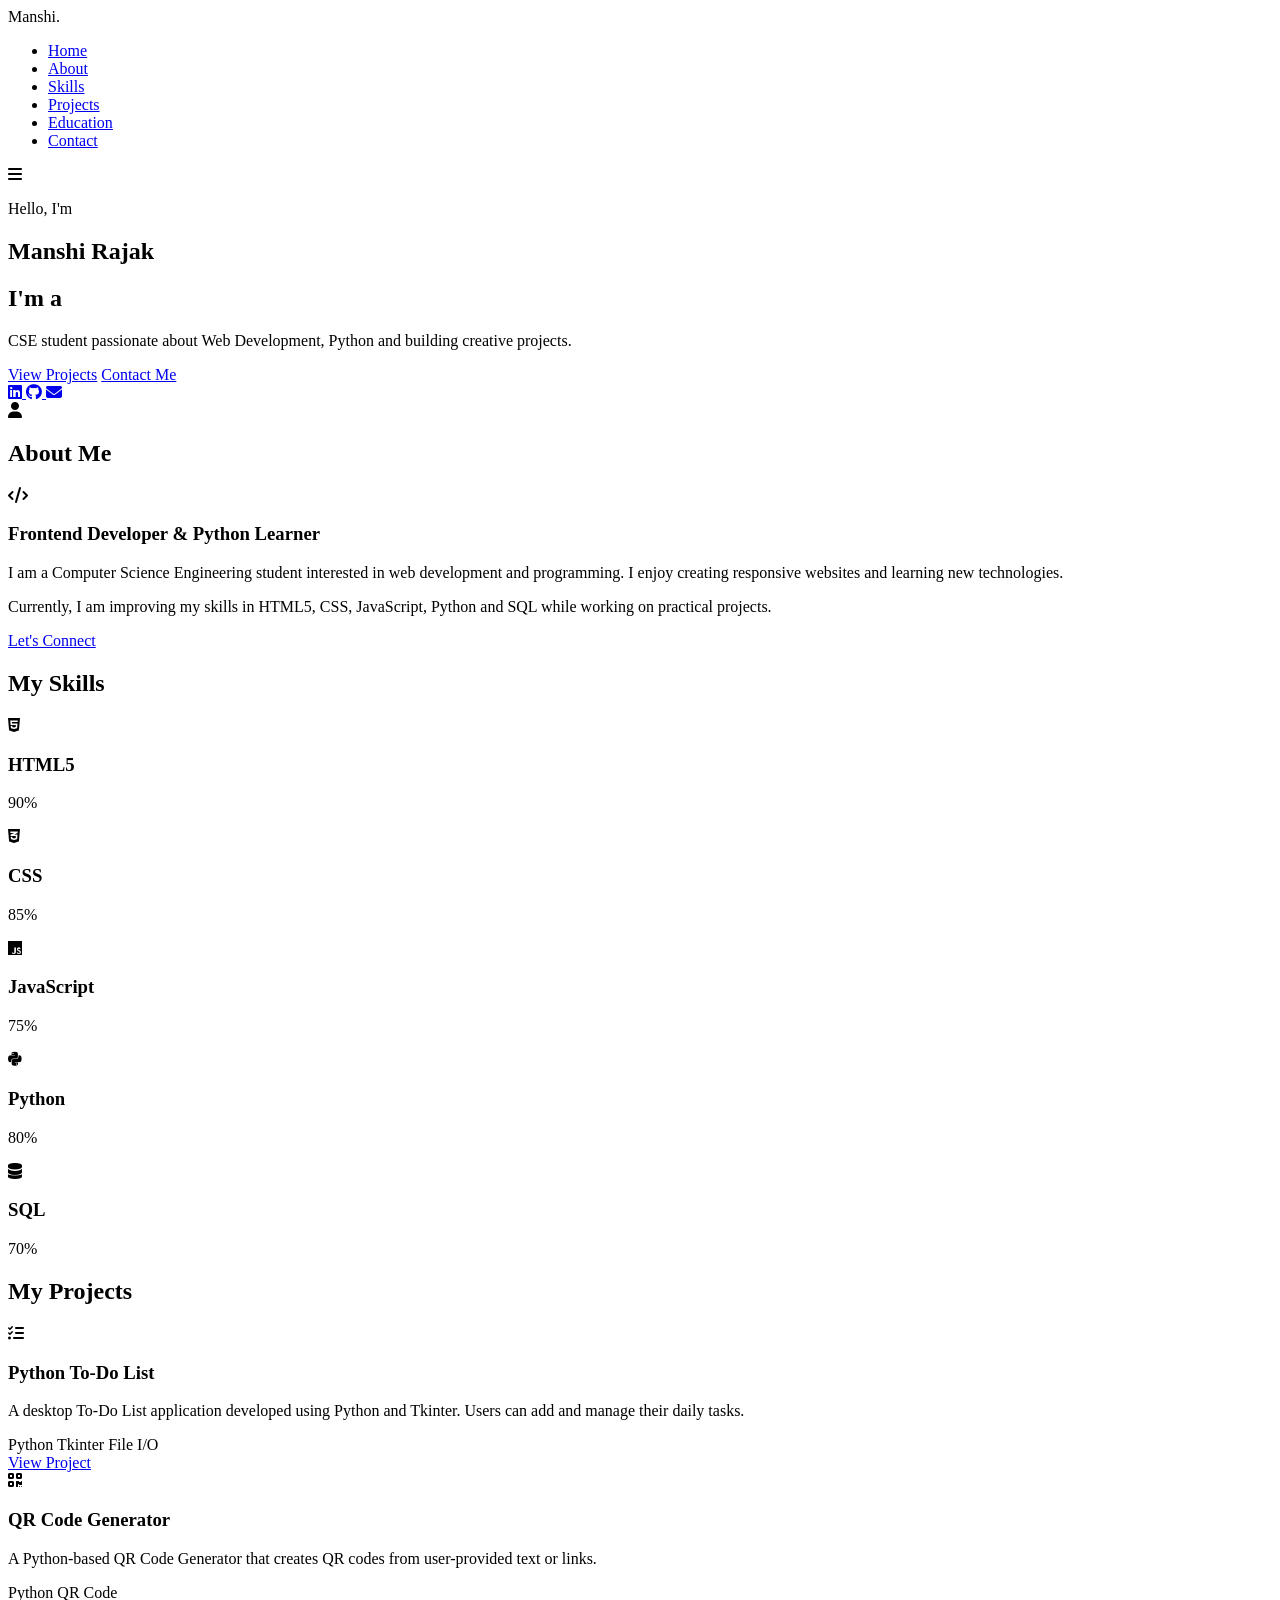
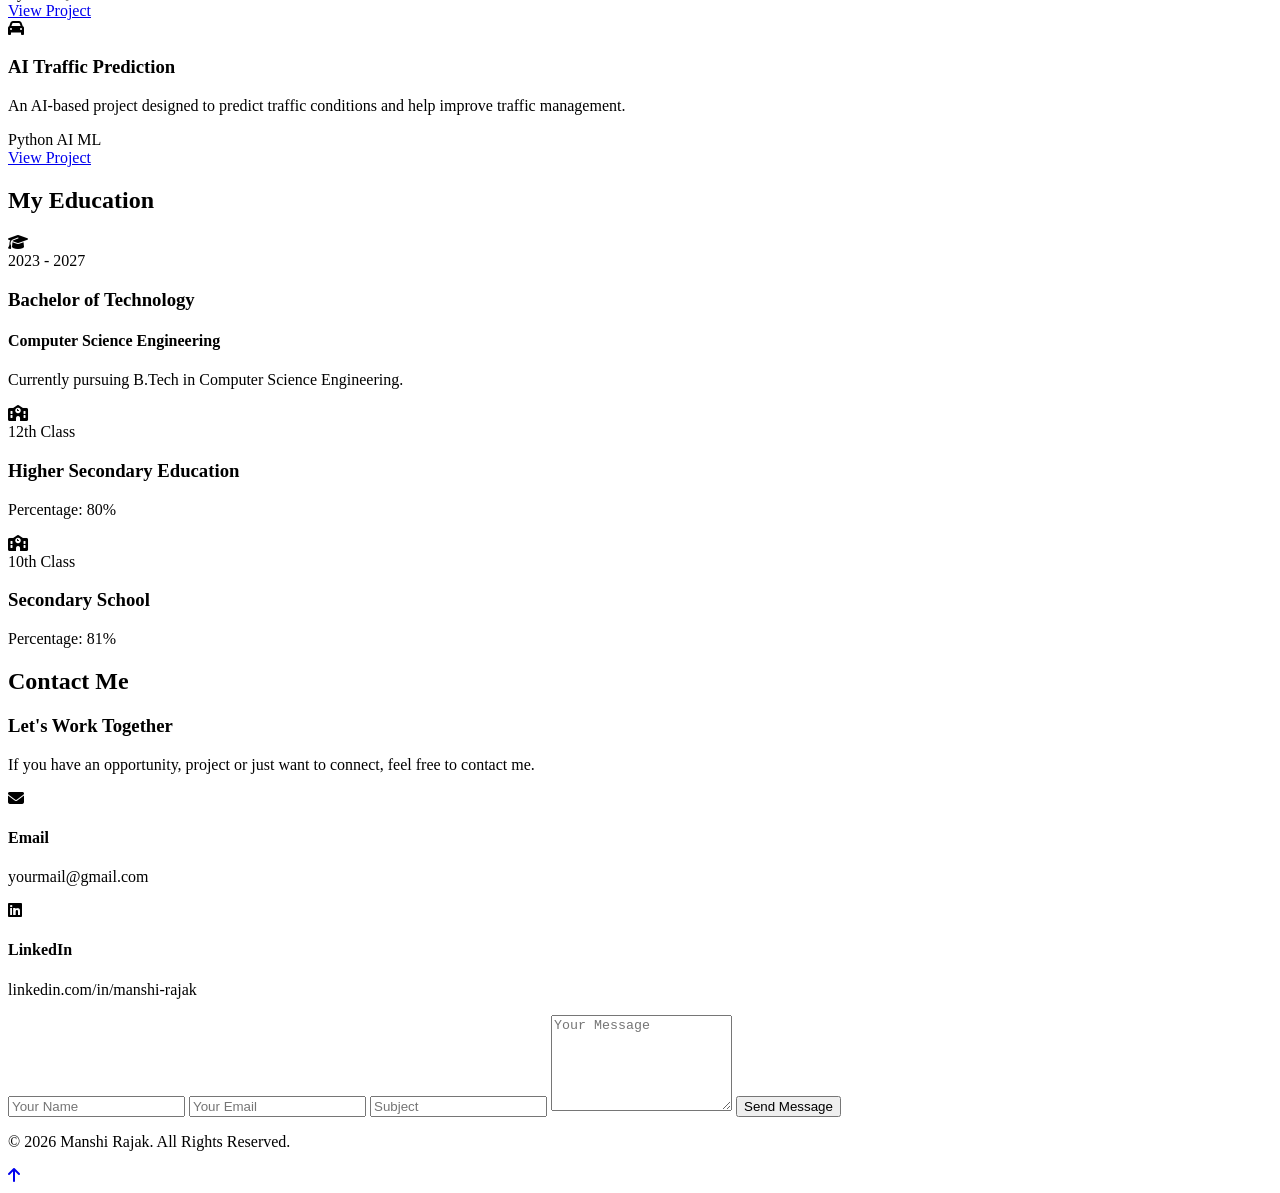
==== index.html @ cab86fc3 "Add files via upload" ====
<!DOCTYPE html>
<html lang="en">
<head>
    <meta charset="UTF-8">
    <meta name="viewport" content="width=device-width, initial-scale=1.0">

    <title>Manshi Rajak | Portfolio</title>

    <link rel="stylesheet" href="style.css">

    <!-- Font Awesome Icons -->
    <link rel="stylesheet"
        href="https://cdnjs.cloudflare.com/ajax/libs/font-awesome/6.5.2/css/all.min.css">
</head>

<body>

    <!-- ===== NAVBAR ===== -->
    <header>
        <nav class="navbar">
            <div class="logo">Manshi<span>.</span></div>

            <ul class="nav-links" id="navLinks">
                <li><a href="#home">Home</a></li>
                <li><a href="#about">About</a></li>
                <li><a href="#skills">Skills</a></li>
                <li><a href="#projects">Projects</a></li>
                <li><a href="#education">Education</a></li>
                <li><a href="#contact">Contact</a></li>
            </ul>

            <div class="menu-btn" id="menuBtn">
                <i class="fas fa-bars"></i>
            </div>
        </nav>
    </header>


    <!-- ===== HOME ===== -->
    <section id="home" class="hero">

        <div class="hero-content">
            <p class="hello">Hello, I'm</p>

            <h1>Manshi <span>Rajak</span></h1>

            <h2>I'm a <span id="typing"></span></h2>

            <p>
                CSE student passionate about Web Development,
                Python and building creative projects.
            </p>

            <div class="hero-buttons">
                <a href="#projects" class="btn">View Projects</a>
                <a href="#contact" class="btn outline">Contact Me</a>
            </div>

            <div class="social-icons">
                <a href="https://www.linkedin.com/in/manshi-rajak" target="_blank">
                    <i class="fab fa-linkedin"></i>
                </a>

                <a href="#" target="_blank">
                    <i class="fab fa-github"></i>
                </a>

                <a href="mailto:yourmail@gmail.com">
                    <i class="fas fa-envelope"></i>
                </a>
            </div>
        </div>

        <div class="hero-image">
            <div class="profile-circle">
                <i class="fas fa-user"></i>
            </div>
        </div>

    </section>


    <!-- ===== ABOUT ===== -->
    <section id="about" class="section">

        <h2 class="section-title">About <span>Me</span></h2>

        <div class="about-container">

            <div class="about-image">
                <div class="about-circle">
                    <i class="fas fa-code"></i>
                </div>
            </div>

            <div class="about-content">

                <h3>Frontend Developer & Python Learner</h3>

                <p>
                    I am a Computer Science Engineering student interested
                    in web development and programming. I enjoy creating
                    responsive websites and learning new technologies.
                </p>

                <p>
                    Currently, I am improving my skills in HTML5, CSS,
                    JavaScript, Python and SQL while working on practical
                    projects.
                </p>

                <a href="#contact" class="btn">Let's Connect</a>

            </div>

        </div>

    </section>


    <!-- ===== SKILLS ===== -->
    <section id="skills" class="section skills-section">

        <h2 class="section-title">My <span>Skills</span></h2>

        <div class="skills-container">

            <div class="skill-card">
                <i class="fab fa-html5"></i>
                <h3>HTML5</h3>
                <div class="progress">
                    <div class="progress-bar" style="width: 90%"></div>
                </div>
                <p>90%</p>
            </div>

            <div class="skill-card">
                <i class="fab fa-css3-alt"></i>
                <h3>CSS</h3>
                <div class="progress">
                    <div class="progress-bar" style="width: 85%"></div>
                </div>
                <p>85%</p>
            </div>

            <div class="skill-card">
                <i class="fab fa-js"></i>
                <h3>JavaScript</h3>
                <div class="progress">
                    <div class="progress-bar" style="width: 75%"></div>
                </div>
                <p>75%</p>
            </div>

            <div class="skill-card">
                <i class="fab fa-python"></i>
                <h3>Python</h3>
                <div class="progress">
                    <div class="progress-bar" style="width: 80%"></div>
                </div>
                <p>80%</p>
            </div>

            <div class="skill-card">
                <i class="fas fa-database"></i>
                <h3>SQL</h3>
                <div class="progress">
                    <div class="progress-bar" style="width: 70%"></div>
                </div>
                <p>70%</p>
            </div>

        </div>

    </section>


    <!-- ===== PROJECTS ===== -->
    <section id="projects" class="section">

        <h2 class="section-title">My <span>Projects</span></h2>

        <div class="projects-container">

            <!-- Project 1 -->
            <div class="project-card">

                <div class="project-icon">
                    <i class="fas fa-list-check"></i>
                </div>

                <h3>Python To-Do List</h3>

                <p>
                    A desktop To-Do List application developed using
                    Python and Tkinter. Users can add and manage
                    their daily tasks.
                </p>

                <div class="project-tech">
                    <span>Python</span>
                    <span>Tkinter</span>
                    <span>File I/O</span>
                </div>

                <a href="#" class="project-btn">View Project</a>

            </div>


            <!-- Project 2 -->
            <div class="project-card">

                <div class="project-icon">
                    <i class="fas fa-qrcode"></i>
                </div>

                <h3>QR Code Generator</h3>

                <p>
                    A Python-based QR Code Generator that creates
                    QR codes from user-provided text or links.
                </p>

                <div class="project-tech">
                    <span>Python</span>
                    <span>QR Code</span>
                </div>

                <a href="#" class="project-btn">View Project</a>

            </div>


            <!-- Project 3 -->
            <div class="project-card">

                <div class="project-icon">
                    <i class="fas fa-car"></i>
                </div>

                <h3>AI Traffic Prediction</h3>

                <p>
                    An AI-based project designed to predict traffic
                    conditions and help improve traffic management.
                </p>

                <div class="project-tech">
                    <span>Python</span>
                    <span>AI</span>
                    <span>ML</span>
                </div>

                <a href="#" class="project-btn">View Project</a>

            </div>

        </div>

    </section>


    <!-- ===== EDUCATION ===== -->
    <section id="education" class="section education-section">

        <h2 class="section-title">My <span>Education</span></h2>

        <div class="education-container">

            <div class="education-card">

                <div class="education-icon">
                    <i class="fas fa-graduation-cap"></i>
                </div>

                <div>
                    <span>2023 - 2027</span>

                    <h3>Bachelor of Technology</h3>

                    <h4>Computer Science Engineering</h4>

                    <p>
                        Currently pursuing B.Tech in Computer Science
                        Engineering.
                    </p>
                </div>

            </div>


            <div class="education-card">

                <div class="education-icon">
                    <i class="fas fa-school"></i>
                </div>

                <div>
                    <span>12th Class</span>

                    <h3>Higher Secondary Education</h3>

                    <p>
                        Percentage: 80%
                    </p>
                </div>

            </div>


            <div class="education-card">

                <div class="education-icon">
                    <i class="fas fa-school"></i>
                </div>

                <div>
                    <span>10th Class</span>

                    <h3>Secondary School</h3>

                    <p>
                        Percentage: 81%
                    </p>
                </div>

            </div>

        </div>

    </section>


    <!-- ===== CONTACT ===== -->
    <section id="contact" class="section">

        <h2 class="section-title">Contact <span>Me</span></h2>

        <div class="contact-container">

            <div class="contact-info">

                <h3>Let's Work Together</h3>

                <p>
                    If you have an opportunity, project or just want
                    to connect, feel free to contact me.
                </p>

                <div class="contact-item">
                    <i class="fas fa-envelope"></i>
                    <div>
                        <h4>Email</h4>
                        <p>yourmail@gmail.com</p>
                    </div>
                </div>

                <div class="contact-item">
                    <i class="fab fa-linkedin"></i>
                    <div>
                        <h4>LinkedIn</h4>
                        <p>linkedin.com/in/manshi-rajak</p>
                    </div>
                </div>

            </div>


            <form id="contactForm">

                <input type="text" id="name"
                    placeholder="Your Name" required>

                <input type="email" id="email"
                    placeholder="Your Email" required>

                <input type="text" id="subject"
                    placeholder="Subject" required>

                <textarea id="message"
                    placeholder="Your Message"
                    rows="6" required></textarea>

                <button type="submit" class="btn">
                    Send Message
                </button>

            </form>

        </div>

    </section>


    <!-- ===== FOOTER ===== -->
    <footer>

        <p>
            © 2026 Manshi Rajak. All Rights Reserved.
        </p>

        <a href="#home">
            <i class="fas fa-arrow-up"></i>
        </a>

    </footer>


    <script src="script.js"></script>

</body>
</html>
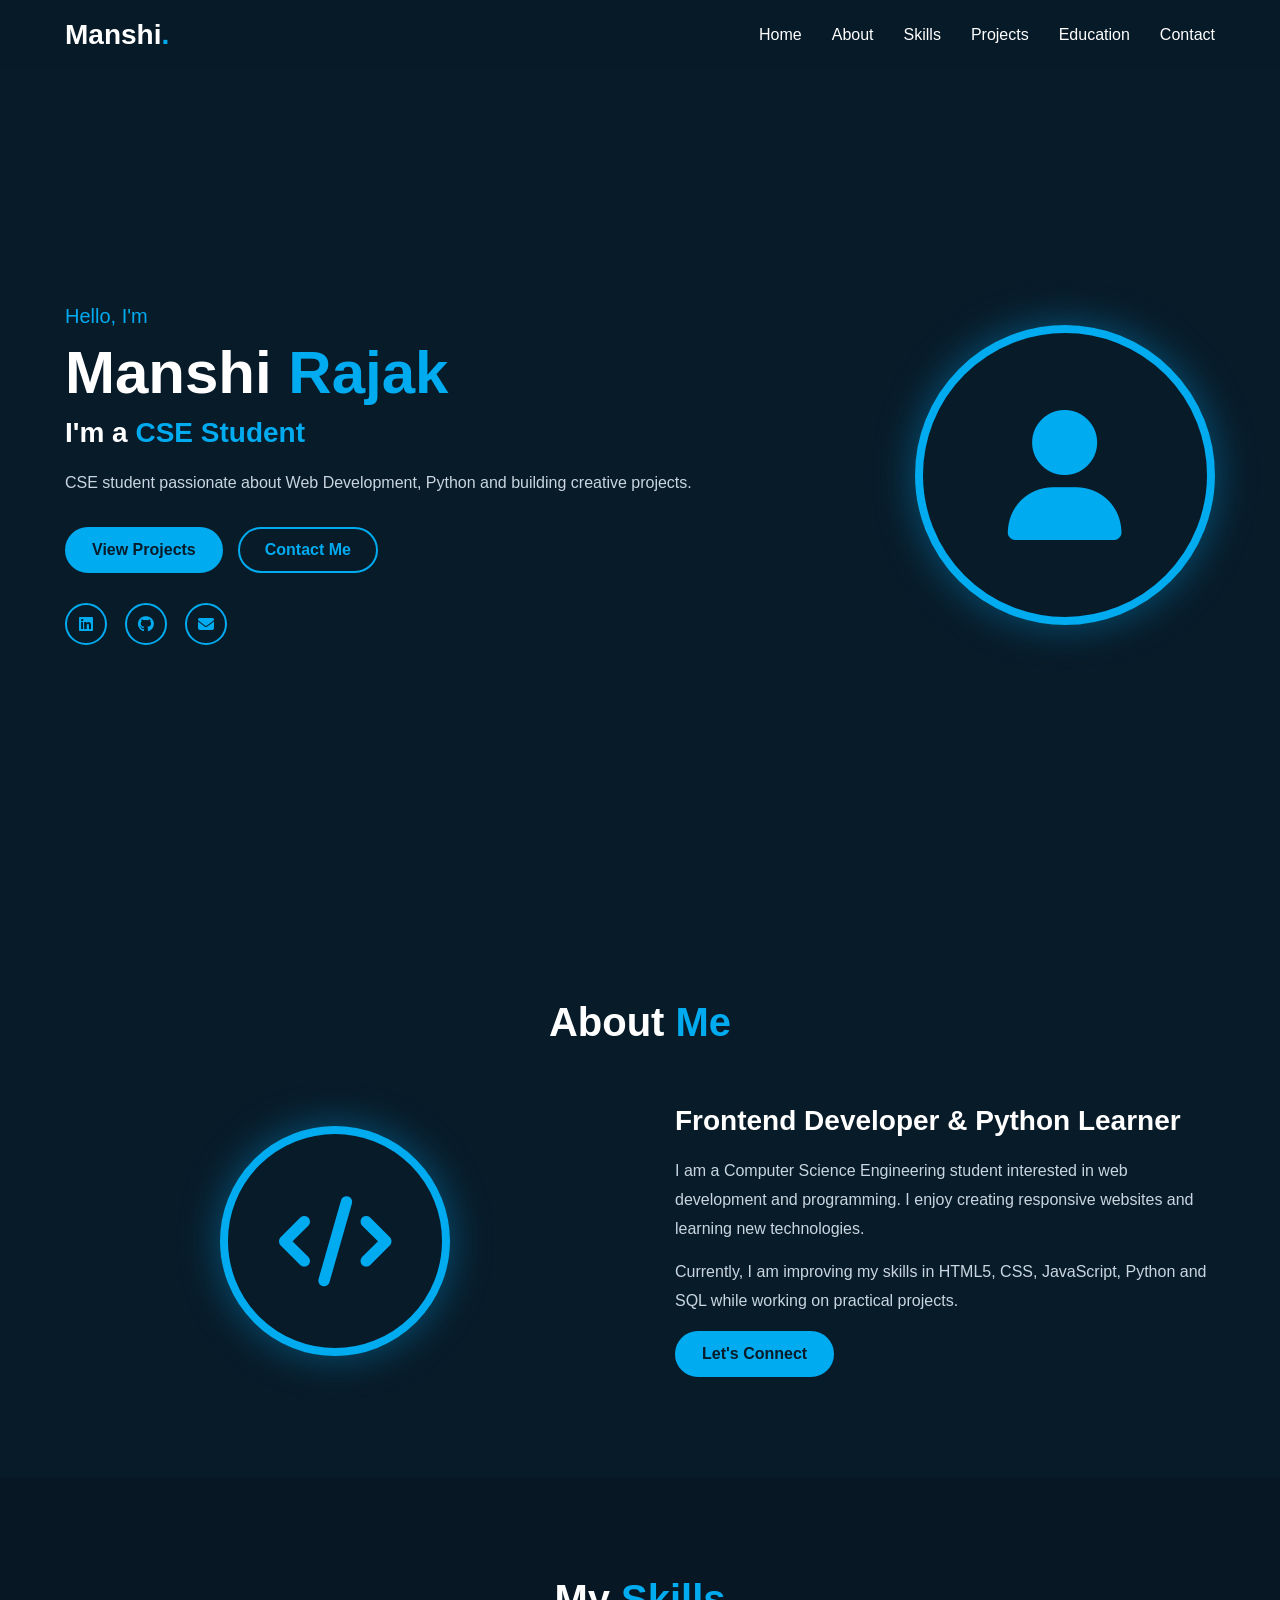
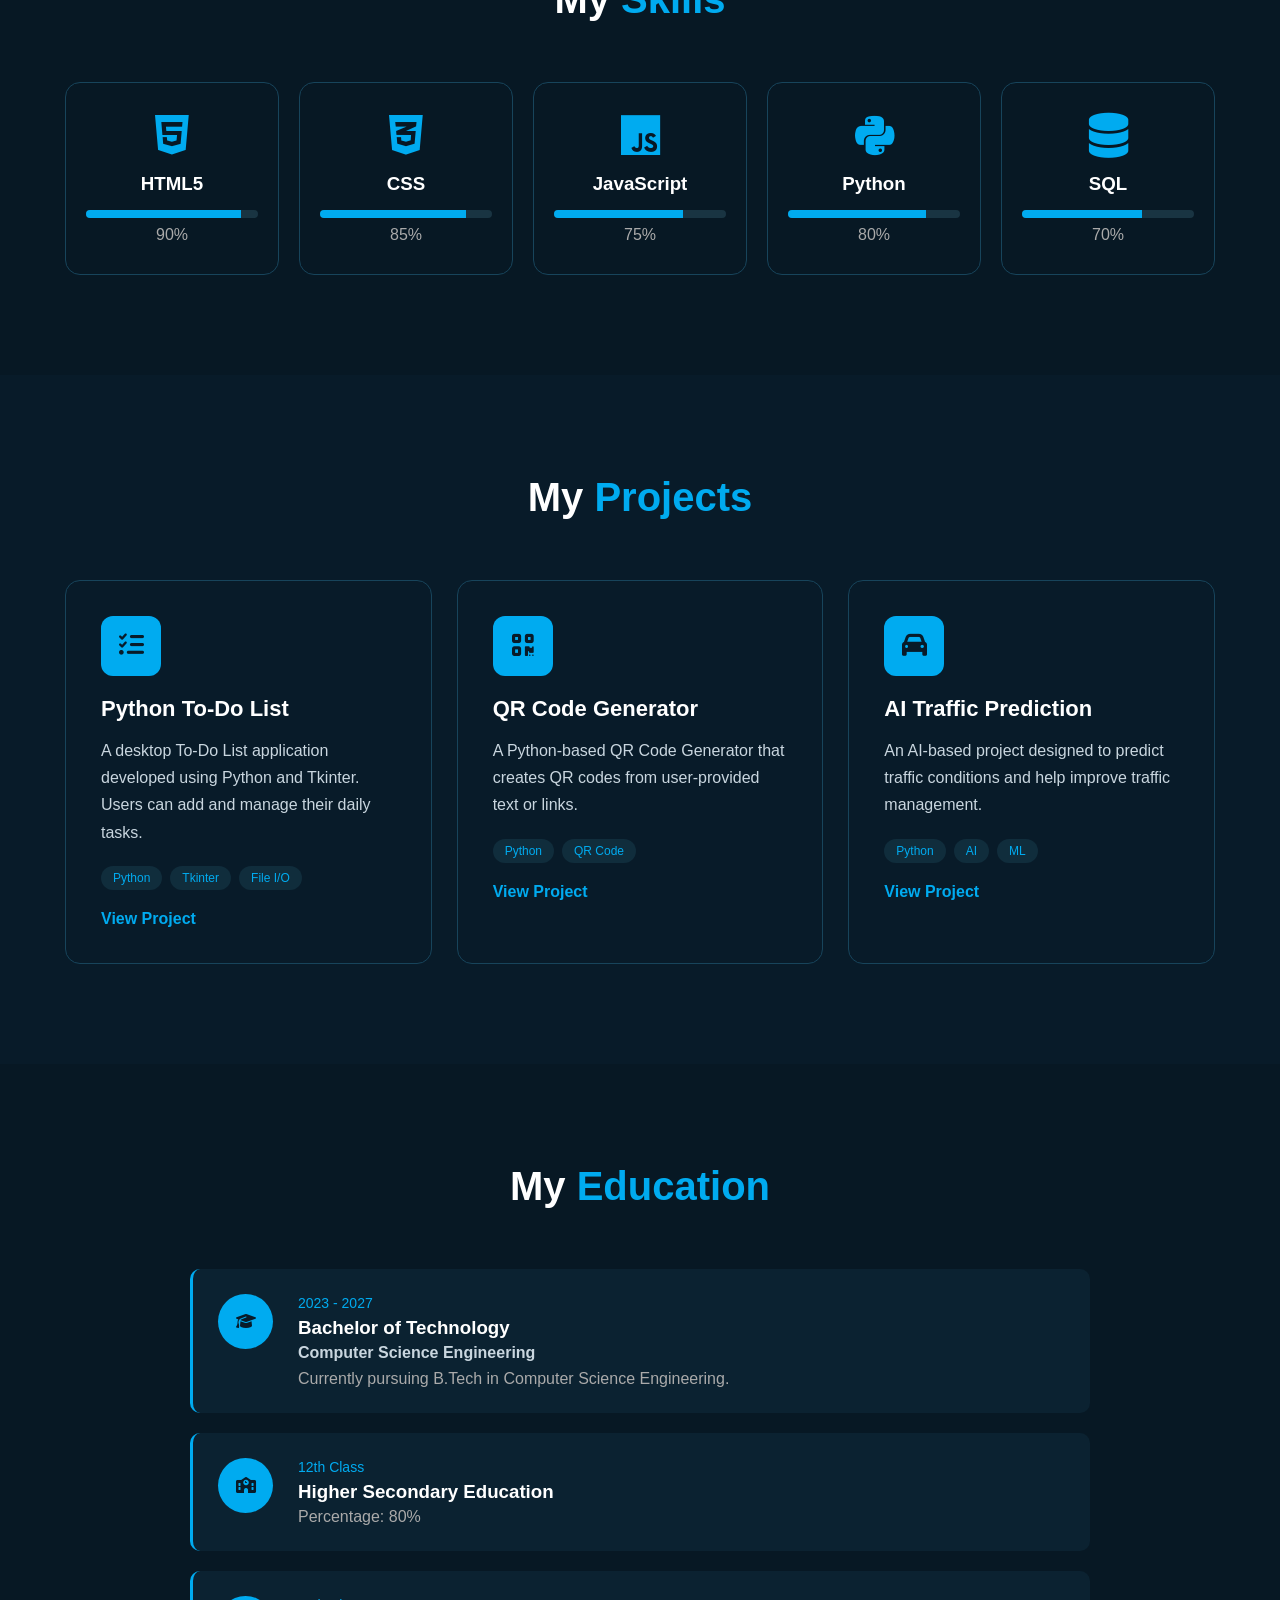
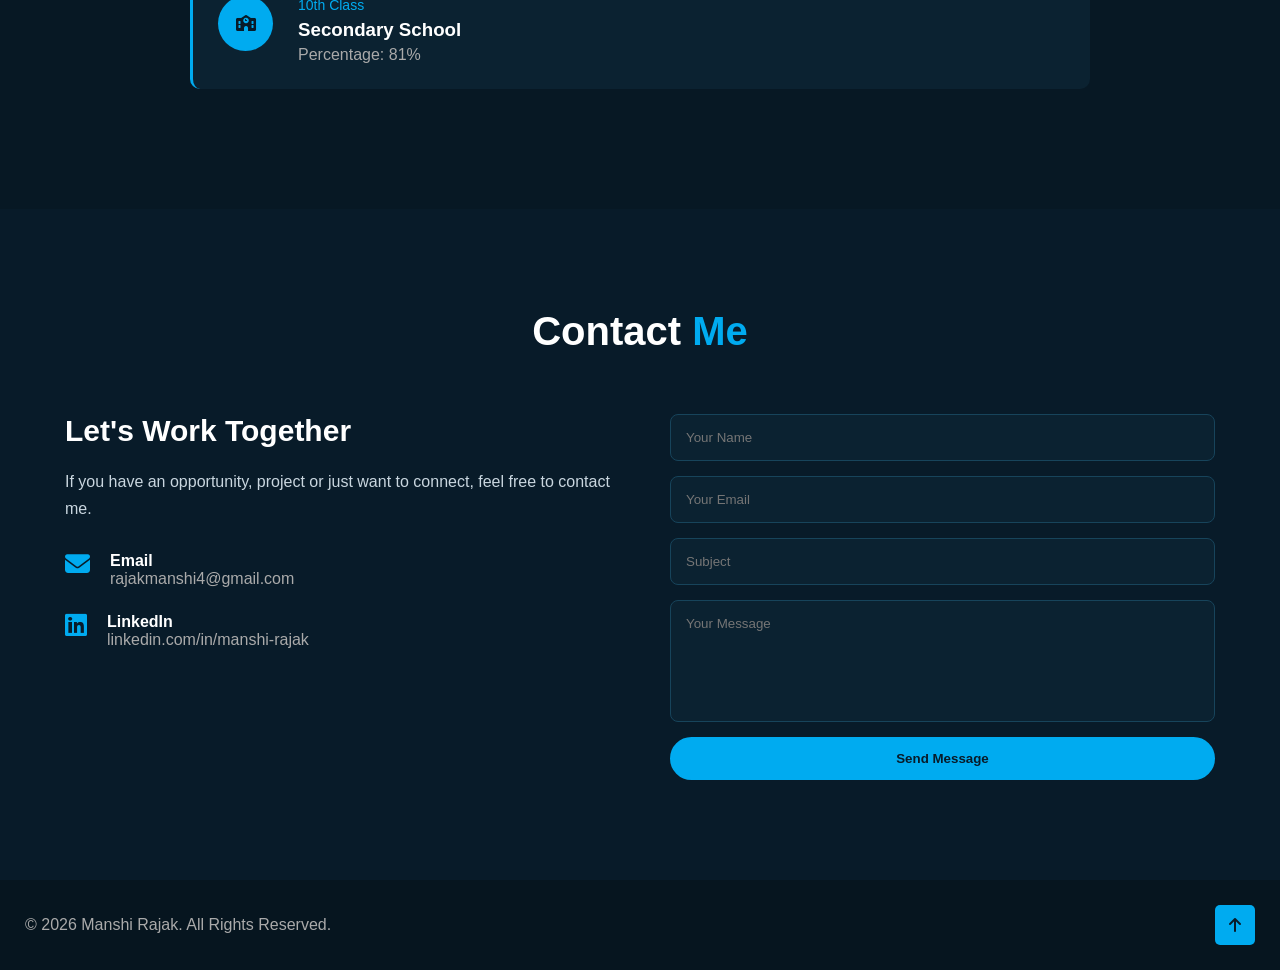
==== commit e572faba: "Update email address in index.html" ====
--- a/index.html
+++ b/index.html
@@ -1,413 +1,413 @@
-<!DOCTYPE html>
-<html lang="en">
-<head>
-    <meta charset="UTF-8">
-    <meta name="viewport" content="width=device-width, initial-scale=1.0">
-
-    <title>Manshi Rajak | Portfolio</title>
-
-    <link rel="stylesheet" href="style.css">
-
-    <!-- Font Awesome Icons -->
-    <link rel="stylesheet"
-        href="https://cdnjs.cloudflare.com/ajax/libs/font-awesome/6.5.2/css/all.min.css">
-</head>
-
-<body>
-
-    <!-- ===== NAVBAR ===== -->
-    <header>
-        <nav class="navbar">
-            <div class="logo">Manshi<span>.</span></div>
-
-            <ul class="nav-links" id="navLinks">
-                <li><a href="#home">Home</a></li>
-                <li><a href="#about">About</a></li>
-                <li><a href="#skills">Skills</a></li>
-                <li><a href="#projects">Projects</a></li>
-                <li><a href="#education">Education</a></li>
-                <li><a href="#contact">Contact</a></li>
-            </ul>
-
-            <div class="menu-btn" id="menuBtn">
-                <i class="fas fa-bars"></i>
-            </div>
-        </nav>
-    </header>
-
-
-    <!-- ===== HOME ===== -->
-    <section id="home" class="hero">
-
-        <div class="hero-content">
-            <p class="hello">Hello, I'm</p>
-
-            <h1>Manshi <span>Rajak</span></h1>
-
-            <h2>I'm a <span id="typing"></span></h2>
-
-            <p>
-                CSE student passionate about Web Development,
-                Python and building creative projects.
-            </p>
-
-            <div class="hero-buttons">
-                <a href="#projects" class="btn">View Projects</a>
-                <a href="#contact" class="btn outline">Contact Me</a>
-            </div>
-
-            <div class="social-icons">
-                <a href="https://www.linkedin.com/in/manshi-rajak" target="_blank">
-                    <i class="fab fa-linkedin"></i>
-                </a>
-
-                <a href="#" target="_blank">
-                    <i class="fab fa-github"></i>
-                </a>
-
-                <a href="mailto:yourmail@gmail.com">
-                    <i class="fas fa-envelope"></i>
-                </a>
-            </div>
-        </div>
-
-        <div class="hero-image">
-            <div class="profile-circle">
-                <i class="fas fa-user"></i>
-            </div>
-        </div>
-
-    </section>
-
-
-    <!-- ===== ABOUT ===== -->
-    <section id="about" class="section">
-
-        <h2 class="section-title">About <span>Me</span></h2>
-
-        <div class="about-container">
-
-            <div class="about-image">
-                <div class="about-circle">
-                    <i class="fas fa-code"></i>
-                </div>
-            </div>
-
-            <div class="about-content">
-
-                <h3>Frontend Developer & Python Learner</h3>
-
-                <p>
-                    I am a Computer Science Engineering student interested
-                    in web development and programming. I enjoy creating
-                    responsive websites and learning new technologies.
-                </p>
-
-                <p>
-                    Currently, I am improving my skills in HTML5, CSS,
-                    JavaScript, Python and SQL while working on practical
-                    projects.
-                </p>
-
-                <a href="#contact" class="btn">Let's Connect</a>
-
-            </div>
-
-        </div>
-
-    </section>
-
-
-    <!-- ===== SKILLS ===== -->
-    <section id="skills" class="section skills-section">
-
-        <h2 class="section-title">My <span>Skills</span></h2>
-
-        <div class="skills-container">
-
-            <div class="skill-card">
-                <i class="fab fa-html5"></i>
-                <h3>HTML5</h3>
-                <div class="progress">
-                    <div class="progress-bar" style="width: 90%"></div>
-                </div>
-                <p>90%</p>
-            </div>
-
-            <div class="skill-card">
-                <i class="fab fa-css3-alt"></i>
-                <h3>CSS</h3>
-                <div class="progress">
-                    <div class="progress-bar" style="width: 85%"></div>
-                </div>
-                <p>85%</p>
-            </div>
-
-            <div class="skill-card">
-                <i class="fab fa-js"></i>
-                <h3>JavaScript</h3>
-                <div class="progress">
-                    <div class="progress-bar" style="width: 75%"></div>
-                </div>
-                <p>75%</p>
-            </div>
-
-            <div class="skill-card">
-                <i class="fab fa-python"></i>
-                <h3>Python</h3>
-                <div class="progress">
-                    <div class="progress-bar" style="width: 80%"></div>
-                </div>
-                <p>80%</p>
-            </div>
-
-            <div class="skill-card">
-                <i class="fas fa-database"></i>
-                <h3>SQL</h3>
-                <div class="progress">
-                    <div class="progress-bar" style="width: 70%"></div>
-                </div>
-                <p>70%</p>
-            </div>
-
-        </div>
-
-    </section>
-
-
-    <!-- ===== PROJECTS ===== -->
-    <section id="projects" class="section">
-
-        <h2 class="section-title">My <span>Projects</span></h2>
-
-        <div class="projects-container">
-
-            <!-- Project 1 -->
-            <div class="project-card">
-
-                <div class="project-icon">
-                    <i class="fas fa-list-check"></i>
-                </div>
-
-                <h3>Python To-Do List</h3>
-
-                <p>
-                    A desktop To-Do List application developed using
-                    Python and Tkinter. Users can add and manage
-                    their daily tasks.
-                </p>
-
-                <div class="project-tech">
-                    <span>Python</span>
-                    <span>Tkinter</span>
-                    <span>File I/O</span>
-                </div>
-
-                <a href="#" class="project-btn">View Project</a>
-
-            </div>
-
-
-            <!-- Project 2 -->
-            <div class="project-card">
-
-                <div class="project-icon">
-                    <i class="fas fa-qrcode"></i>
-                </div>
-
-                <h3>QR Code Generator</h3>
-
-                <p>
-                    A Python-based QR Code Generator that creates
-                    QR codes from user-provided text or links.
-                </p>
-
-                <div class="project-tech">
-                    <span>Python</span>
-                    <span>QR Code</span>
-                </div>
-
-                <a href="#" class="project-btn">View Project</a>
-
-            </div>
-
-
-            <!-- Project 3 -->
-            <div class="project-card">
-
-                <div class="project-icon">
-                    <i class="fas fa-car"></i>
-                </div>
-
-                <h3>AI Traffic Prediction</h3>
-
-                <p>
-                    An AI-based project designed to predict traffic
-                    conditions and help improve traffic management.
-                </p>
-
-                <div class="project-tech">
-                    <span>Python</span>
-                    <span>AI</span>
-                    <span>ML</span>
-                </div>
-
-                <a href="#" class="project-btn">View Project</a>
-
-            </div>
-
-        </div>
-
-    </section>
-
-
-    <!-- ===== EDUCATION ===== -->
-    <section id="education" class="section education-section">
-
-        <h2 class="section-title">My <span>Education</span></h2>
-
-        <div class="education-container">
-
-            <div class="education-card">
-
-                <div class="education-icon">
-                    <i class="fas fa-graduation-cap"></i>
-                </div>
-
-                <div>
-                    <span>2023 - 2027</span>
-
-                    <h3>Bachelor of Technology</h3>
-
-                    <h4>Computer Science Engineering</h4>
-
-                    <p>
-                        Currently pursuing B.Tech in Computer Science
-                        Engineering.
-                    </p>
-                </div>
-
-            </div>
-
-
-            <div class="education-card">
-
-                <div class="education-icon">
-                    <i class="fas fa-school"></i>
-                </div>
-
-                <div>
-                    <span>12th Class</span>
-
-                    <h3>Higher Secondary Education</h3>
-
-                    <p>
-                        Percentage: 80%
-                    </p>
-                </div>
-
-            </div>
-
-
-            <div class="education-card">
-
-                <div class="education-icon">
-                    <i class="fas fa-school"></i>
-                </div>
-
-                <div>
-                    <span>10th Class</span>
-
-                    <h3>Secondary School</h3>
-
-                    <p>
-                        Percentage: 81%
-                    </p>
-                </div>
-
-            </div>
-
-        </div>
-
-    </section>
-
-
-    <!-- ===== CONTACT ===== -->
-    <section id="contact" class="section">
-
-        <h2 class="section-title">Contact <span>Me</span></h2>
-
-        <div class="contact-container">
-
-            <div class="contact-info">
-
-                <h3>Let's Work Together</h3>
-
-                <p>
-                    If you have an opportunity, project or just want
-                    to connect, feel free to contact me.
-                </p>
-
-                <div class="contact-item">
-                    <i class="fas fa-envelope"></i>
-                    <div>
-                        <h4>Email</h4>
-                        <p>yourmail@gmail.com</p>
-                    </div>
-                </div>
-
-                <div class="contact-item">
-                    <i class="fab fa-linkedin"></i>
-                    <div>
-                        <h4>LinkedIn</h4>
-                        <p>linkedin.com/in/manshi-rajak</p>
-                    </div>
-                </div>
-
-            </div>
-
-
-            <form id="contactForm">
-
-                <input type="text" id="name"
-                    placeholder="Your Name" required>
-
-                <input type="email" id="email"
-                    placeholder="Your Email" required>
-
-                <input type="text" id="subject"
-                    placeholder="Subject" required>
-
-                <textarea id="message"
-                    placeholder="Your Message"
-                    rows="6" required></textarea>
-
-                <button type="submit" class="btn">
-                    Send Message
-                </button>
-
-            </form>
-
-        </div>
-
-    </section>
-
-
-    <!-- ===== FOOTER ===== -->
-    <footer>
-
-        <p>
-            © 2026 Manshi Rajak. All Rights Reserved.
-        </p>
-
-        <a href="#home">
-            <i class="fas fa-arrow-up"></i>
-        </a>
-
-    </footer>
-
-
-    <script src="script.js"></script>
-
-</body>
-</html>+<!DOCTYPE html>
+<html lang="en">
+<head>
+    <meta charset="UTF-8">
+    <meta name="viewport" content="width=device-width, initial-scale=1.0">
+
+    <title>Manshi Rajak | Portfolio</title>
+
+    <link rel="stylesheet" href="style.css">
+
+    <!-- Font Awesome Icons -->
+    <link rel="stylesheet"
+        href="https://cdnjs.cloudflare.com/ajax/libs/font-awesome/6.5.2/css/all.min.css">
+</head>
+
+<body>
+
+    <!-- ===== NAVBAR ===== -->
+    <header>
+        <nav class="navbar">
+            <div class="logo">Manshi<span>.</span></div>
+
+            <ul class="nav-links" id="navLinks">
+                <li><a href="#home">Home</a></li>
+                <li><a href="#about">About</a></li>
+                <li><a href="#skills">Skills</a></li>
+                <li><a href="#projects">Projects</a></li>
+                <li><a href="#education">Education</a></li>
+                <li><a href="#contact">Contact</a></li>
+            </ul>
+
+            <div class="menu-btn" id="menuBtn">
+                <i class="fas fa-bars"></i>
+            </div>
+        </nav>
+    </header>
+
+
+    <!-- ===== HOME ===== -->
+    <section id="home" class="hero">
+
+        <div class="hero-content">
+            <p class="hello">Hello, I'm</p>
+
+            <h1>Manshi <span>Rajak</span></h1>
+
+            <h2>I'm a <span id="typing"></span></h2>
+
+            <p>
+                CSE student passionate about Web Development,
+                Python and building creative projects.
+            </p>
+
+            <div class="hero-buttons">
+                <a href="#projects" class="btn">View Projects</a>
+                <a href="#contact" class="btn outline">Contact Me</a>
+            </div>
+
+            <div class="social-icons">
+                <a href="https://www.linkedin.com/in/manshi-rajak" target="_blank">
+                    <i class="fab fa-linkedin"></i>
+                </a>
+
+                <a href="#" target="_blank">
+                    <i class="fab fa-github"></i>
+                </a>
+
+                <a href="mailto:rajakmanshi4l@gmail.com">
+                    <i class="fas fa-envelope"></i>
+                </a>
+            </div>
+        </div>
+
+        <div class="hero-image">
+            <div class="profile-circle">
+                <i class="fas fa-user"></i>
+            </div>
+        </div>
+
+    </section>
+
+
+    <!-- ===== ABOUT ===== -->
+    <section id="about" class="section">
+
+        <h2 class="section-title">About <span>Me</span></h2>
+
+        <div class="about-container">
+
+            <div class="about-image">
+                <div class="about-circle">
+                    <i class="fas fa-code"></i>
+                </div>
+            </div>
+
+            <div class="about-content">
+
+                <h3>Frontend Developer & Python Learner</h3>
+
+                <p>
+                    I am a Computer Science Engineering student interested
+                    in web development and programming. I enjoy creating
+                    responsive websites and learning new technologies.
+                </p>
+
+                <p>
+                    Currently, I am improving my skills in HTML5, CSS,
+                    JavaScript, Python and SQL while working on practical
+                    projects.
+                </p>
+
+                <a href="#contact" class="btn">Let's Connect</a>
+
+            </div>
+
+        </div>
+
+    </section>
+
+
+    <!-- ===== SKILLS ===== -->
+    <section id="skills" class="section skills-section">
+
+        <h2 class="section-title">My <span>Skills</span></h2>
+
+        <div class="skills-container">
+
+            <div class="skill-card">
+                <i class="fab fa-html5"></i>
+                <h3>HTML5</h3>
+                <div class="progress">
+                    <div class="progress-bar" style="width: 90%"></div>
+                </div>
+                <p>90%</p>
+            </div>
+
+            <div class="skill-card">
+                <i class="fab fa-css3-alt"></i>
+                <h3>CSS</h3>
+                <div class="progress">
+                    <div class="progress-bar" style="width: 85%"></div>
+                </div>
+                <p>85%</p>
+            </div>
+
+            <div class="skill-card">
+                <i class="fab fa-js"></i>
+                <h3>JavaScript</h3>
+                <div class="progress">
+                    <div class="progress-bar" style="width: 75%"></div>
+                </div>
+                <p>75%</p>
+            </div>
+
+            <div class="skill-card">
+                <i class="fab fa-python"></i>
+                <h3>Python</h3>
+                <div class="progress">
+                    <div class="progress-bar" style="width: 80%"></div>
+                </div>
+                <p>80%</p>
+            </div>
+
+            <div class="skill-card">
+                <i class="fas fa-database"></i>
+                <h3>SQL</h3>
+                <div class="progress">
+                    <div class="progress-bar" style="width: 70%"></div>
+                </div>
+                <p>70%</p>
+            </div>
+
+        </div>
+
+    </section>
+
+
+    <!-- ===== PROJECTS ===== -->
+    <section id="projects" class="section">
+
+        <h2 class="section-title">My <span>Projects</span></h2>
+
+        <div class="projects-container">
+
+            <!-- Project 1 -->
+            <div class="project-card">
+
+                <div class="project-icon">
+                    <i class="fas fa-list-check"></i>
+                </div>
+
+                <h3>Python To-Do List</h3>
+
+                <p>
+                    A desktop To-Do List application developed using
+                    Python and Tkinter. Users can add and manage
+                    their daily tasks.
+                </p>
+
+                <div class="project-tech">
+                    <span>Python</span>
+                    <span>Tkinter</span>
+                    <span>File I/O</span>
+                </div>
+
+                <a href="#" class="project-btn">View Project</a>
+
+            </div>
+
+
+            <!-- Project 2 -->
+            <div class="project-card">
+
+                <div class="project-icon">
+                    <i class="fas fa-qrcode"></i>
+                </div>
+
+                <h3>QR Code Generator</h3>
+
+                <p>
+                    A Python-based QR Code Generator that creates
+                    QR codes from user-provided text or links.
+                </p>
+
+                <div class="project-tech">
+                    <span>Python</span>
+                    <span>QR Code</span>
+                </div>
+
+                <a href="#" class="project-btn">View Project</a>
+
+            </div>
+
+
+            <!-- Project 3 -->
+            <div class="project-card">
+
+                <div class="project-icon">
+                    <i class="fas fa-car"></i>
+                </div>
+
+                <h3>AI Traffic Prediction</h3>
+
+                <p>
+                    An AI-based project designed to predict traffic
+                    conditions and help improve traffic management.
+                </p>
+
+                <div class="project-tech">
+                    <span>Python</span>
+                    <span>AI</span>
+                    <span>ML</span>
+                </div>
+
+                <a href="#" class="project-btn">View Project</a>
+
+            </div>
+
+        </div>
+
+    </section>
+
+
+    <!-- ===== EDUCATION ===== -->
+    <section id="education" class="section education-section">
+
+        <h2 class="section-title">My <span>Education</span></h2>
+
+        <div class="education-container">
+
+            <div class="education-card">
+
+                <div class="education-icon">
+                    <i class="fas fa-graduation-cap"></i>
+                </div>
+
+                <div>
+                    <span>2023 - 2027</span>
+
+                    <h3>Bachelor of Technology</h3>
+
+                    <h4>Computer Science Engineering</h4>
+
+                    <p>
+                        Currently pursuing B.Tech in Computer Science
+                        Engineering.
+                    </p>
+                </div>
+
+            </div>
+
+
+            <div class="education-card">
+
+                <div class="education-icon">
+                    <i class="fas fa-school"></i>
+                </div>
+
+                <div>
+                    <span>12th Class</span>
+
+                    <h3>Higher Secondary Education</h3>
+
+                    <p>
+                        Percentage: 80%
+                    </p>
+                </div>
+
+            </div>
+
+
+            <div class="education-card">
+
+                <div class="education-icon">
+                    <i class="fas fa-school"></i>
+                </div>
+
+                <div>
+                    <span>10th Class</span>
+
+                    <h3>Secondary School</h3>
+
+                    <p>
+                        Percentage: 81%
+                    </p>
+                </div>
+
+            </div>
+
+        </div>
+
+    </section>
+
+
+    <!-- ===== CONTACT ===== -->
+    <section id="contact" class="section">
+
+        <h2 class="section-title">Contact <span>Me</span></h2>
+
+        <div class="contact-container">
+
+            <div class="contact-info">
+
+                <h3>Let's Work Together</h3>
+
+                <p>
+                    If you have an opportunity, project or just want
+                    to connect, feel free to contact me.
+                </p>
+
+                <div class="contact-item">
+                    <i class="fas fa-envelope"></i>
+                    <div>
+                        <h4>Email</h4>
+                        <p>rajakmanshi4@gmail.com</p>
+                    </div>
+                </div>
+
+                <div class="contact-item">
+                    <i class="fab fa-linkedin"></i>
+                    <div>
+                        <h4>LinkedIn</h4>
+                        <p>linkedin.com/in/manshi-rajak</p>
+                    </div>
+                </div>
+
+            </div>
+
+
+            <form id="contactForm">
+
+                <input type="text" id="name"
+                    placeholder="Your Name" required>
+
+                <input type="email" id="email"
+                    placeholder="Your Email" required>
+
+                <input type="text" id="subject"
+                    placeholder="Subject" required>
+
+                <textarea id="message"
+                    placeholder="Your Message"
+                    rows="6" required></textarea>
+
+                <button type="submit" class="btn">
+                    Send Message
+                </button>
+
+            </form>
+
+        </div>
+
+    </section>
+
+
+    <!-- ===== FOOTER ===== -->
+    <footer>
+
+        <p>
+            © 2026 Manshi Rajak. All Rights Reserved.
+        </p>
+
+        <a href="#home">
+            <i class="fas fa-arrow-up"></i>
+        </a>
+
+    </footer>
+
+
+    <script src="script.js"></script>
+
+</body>
+</html>
--- a/style.css
+++ b/style.css
@@ -0,0 +1,591 @@
+@import url('https://fonts.googleapis.com/css2?family=Poppins:wght@300;400;500;600;700&display=swap');
+
+* {
+    margin: 0;
+    padding: 0;
+    box-sizing: border-box;
+    scroll-behavior: smooth;
+}
+
+body {
+    font-family: 'Poppins', sans-serif;
+    background: #081b29;
+    color: #fff;
+}
+
+header {
+    position: fixed;
+    top: 0;
+    width: 100%;
+    z-index: 1000;
+    background: rgba(8, 27, 41, 0.95);
+}
+
+.navbar {
+    max-width: 1200px;
+    margin: auto;
+    height: 70px;
+    display: flex;
+    align-items: center;
+    justify-content: space-between;
+    padding: 0 25px;
+}
+
+.logo {
+    font-size: 28px;
+    font-weight: 700;
+}
+
+.logo span,
+.hero h1 span,
+.hero h2 span,
+.section-title span {
+    color: #00abf0;
+}
+
+.nav-links {
+    display: flex;
+    list-style: none;
+    gap: 30px;
+}
+
+.nav-links a {
+    color: white;
+    text-decoration: none;
+    font-weight: 500;
+    transition: 0.3s;
+}
+
+.nav-links a:hover {
+    color: #00abf0;
+}
+
+.menu-btn {
+    display: none;
+    font-size: 25px;
+    cursor: pointer;
+}
+
+
+/* HERO */
+
+.hero {
+    min-height: 100vh;
+    max-width: 1200px;
+    margin: auto;
+    padding: 100px 25px 50px;
+    display: flex;
+    align-items: center;
+    justify-content: space-between;
+    gap: 50px;
+}
+
+.hero-content {
+    max-width: 650px;
+}
+
+.hello {
+    color: #00abf0;
+    font-size: 20px;
+}
+
+.hero h1 {
+    font-size: 60px;
+    margin: 10px 0;
+}
+
+.hero h2 {
+    font-size: 28px;
+    margin-bottom: 20px;
+}
+
+.hero-content > p:not(.hello) {
+    color: #c9d6df;
+    line-height: 1.8;
+}
+
+.hero-buttons {
+    margin-top: 30px;
+    display: flex;
+    gap: 15px;
+}
+
+.btn {
+    display: inline-block;
+    padding: 12px 25px;
+    border-radius: 30px;
+    background: #00abf0;
+    color: #081b29;
+    text-decoration: none;
+    font-weight: 600;
+    border: 2px solid #00abf0;
+    cursor: pointer;
+    transition: 0.3s;
+}
+
+.btn:hover {
+    background: transparent;
+    color: #00abf0;
+}
+
+.btn.outline {
+    background: transparent;
+    color: #00abf0;
+}
+
+.btn.outline:hover {
+    background: #00abf0;
+    color: #081b29;
+}
+
+.social-icons {
+    display: flex;
+    gap: 18px;
+    margin-top: 30px;
+}
+
+.social-icons a {
+    width: 42px;
+    height: 42px;
+    border: 2px solid #00abf0;
+    border-radius: 50%;
+    display: flex;
+    align-items: center;
+    justify-content: center;
+    color: #00abf0;
+    text-decoration: none;
+    transition: 0.3s;
+}
+
+.social-icons a:hover {
+    background: #00abf0;
+    color: #081b29;
+    transform: translateY(-5px);
+}
+
+.hero-image {
+    display: flex;
+    justify-content: center;
+    align-items: center;
+}
+
+.profile-circle,
+.about-circle {
+    width: 300px;
+    height: 300px;
+    border-radius: 50%;
+    border: 8px solid #00abf0;
+    display: flex;
+    align-items: center;
+    justify-content: center;
+    box-shadow: 0 0 40px rgba(0, 171, 240, 0.4);
+}
+
+.profile-circle i {
+    font-size: 130px;
+    color: #00abf0;
+}
+
+
+/* COMMON SECTION */
+
+.section {
+    max-width: 1200px;
+    margin: auto;
+    padding: 100px 25px;
+}
+
+.section-title {
+    text-align: center;
+    font-size: 40px;
+    margin-bottom: 60px;
+}
+
+
+/* ABOUT */
+
+.about-container {
+    display: flex;
+    align-items: center;
+    gap: 70px;
+}
+
+.about-image {
+    flex: 1;
+    display: flex;
+    justify-content: center;
+}
+
+.about-circle {
+    width: 230px;
+    height: 230px;
+}
+
+.about-circle i {
+    font-size: 90px;
+    color: #00abf0;
+}
+
+.about-content {
+    flex: 1;
+}
+
+.about-content h3 {
+    font-size: 28px;
+    margin-bottom: 20px;
+}
+
+.about-content p {
+    color: #c9d6df;
+    line-height: 1.8;
+    margin-bottom: 15px;
+}
+
+
+/* SKILLS */
+
+.skills-section {
+    background: #071824;
+    max-width: 100%;
+}
+
+.skills-container {
+    max-width: 1150px;
+    margin: auto;
+    display: grid;
+    grid-template-columns: repeat(5, 1fr);
+    gap: 20px;
+}
+
+.skill-card {
+    padding: 30px 20px;
+    text-align: center;
+    border: 1px solid #17445b;
+    border-radius: 15px;
+    transition: 0.3s;
+}
+
+.skill-card:hover {
+    transform: translateY(-10px);
+    border-color: #00abf0;
+}
+
+.skill-card i {
+    font-size: 45px;
+    color: #00abf0;
+    margin-bottom: 15px;
+}
+
+.skill-card h3 {
+    margin-bottom: 15px;
+}
+
+.progress {
+    height: 8px;
+    background: #193442;
+    border-radius: 10px;
+    overflow: hidden;
+}
+
+.progress-bar {
+    height: 100%;
+    background: #00abf0;
+}
+
+.skill-card p {
+    margin-top: 8px;
+    color: #aaa;
+}
+
+
+/* PROJECTS */
+
+.projects-container {
+    display: grid;
+    grid-template-columns: repeat(3, 1fr);
+    gap: 25px;
+}
+
+.project-card {
+    padding: 35px;
+    border: 1px solid #17445b;
+    border-radius: 15px;
+    transition: 0.3s;
+}
+
+.project-card:hover {
+    transform: translateY(-10px);
+    border-color: #00abf0;
+}
+
+.project-icon {
+    width: 60px;
+    height: 60px;
+    border-radius: 12px;
+    background: #00abf0;
+    color: #081b29;
+    display: flex;
+    align-items: center;
+    justify-content: center;
+    font-size: 25px;
+    margin-bottom: 20px;
+}
+
+.project-card h3 {
+    font-size: 22px;
+    margin-bottom: 15px;
+}
+
+.project-card p {
+    color: #c9d6df;
+    line-height: 1.7;
+}
+
+.project-tech {
+    margin: 20px 0;
+    display: flex;
+    gap: 8px;
+    flex-wrap: wrap;
+}
+
+.project-tech span {
+    padding: 5px 12px;
+    background: #102d3c;
+    color: #00abf0;
+    border-radius: 20px;
+    font-size: 12px;
+}
+
+.project-btn {
+    color: #00abf0;
+    text-decoration: none;
+    font-weight: 600;
+}
+
+
+/* EDUCATION */
+
+.education-section {
+    background: #071824;
+    max-width: 100%;
+}
+
+.education-container {
+    max-width: 900px;
+    margin: auto;
+}
+
+.education-card {
+    display: flex;
+    gap: 25px;
+    padding: 25px;
+    margin-bottom: 20px;
+    border-left: 3px solid #00abf0;
+    background: #0b2231;
+    border-radius: 10px;
+}
+
+.education-icon {
+    min-width: 55px;
+    height: 55px;
+    border-radius: 50%;
+    background: #00abf0;
+    color: #081b29;
+    display: flex;
+    align-items: center;
+    justify-content: center;
+}
+
+.education-card span {
+    color: #00abf0;
+    font-size: 14px;
+}
+
+.education-card h3 {
+    margin: 5px 0;
+}
+
+.education-card h4 {
+    color: #c9d6df;
+    margin-bottom: 8px;
+}
+
+.education-card p {
+    color: #aaa;
+}
+
+
+/* CONTACT */
+
+.contact-container {
+    display: grid;
+    grid-template-columns: 1fr 1fr;
+    gap: 60px;
+}
+
+.contact-info h3 {
+    font-size: 30px;
+    margin-bottom: 20px;
+}
+
+.contact-info > p {
+    color: #c9d6df;
+    line-height: 1.7;
+    margin-bottom: 30px;
+}
+
+.contact-item {
+    display: flex;
+    gap: 20px;
+    margin: 25px 0;
+}
+
+.contact-item i {
+    color: #00abf0;
+    font-size: 25px;
+}
+
+.contact-item p {
+    color: #aaa;
+}
+
+form {
+    display: flex;
+    flex-direction: column;
+    gap: 15px;
+}
+
+form input,
+form textarea {
+    width: 100%;
+    padding: 15px;
+    border: 1px solid #17445b;
+    background: #0b2231;
+    color: white;
+    border-radius: 8px;
+    outline: none;
+    font-family: inherit;
+}
+
+form input:focus,
+form textarea:focus {
+    border-color: #00abf0;
+}
+
+form textarea {
+    resize: none;
+}
+
+
+/* FOOTER */
+
+footer {
+    padding: 25px;
+    background: #06151f;
+    display: flex;
+    justify-content: space-between;
+    align-items: center;
+}
+
+footer p {
+    color: #aaa;
+}
+
+footer a {
+    width: 40px;
+    height: 40px;
+    border-radius: 5px;
+    background: #00abf0;
+    color: #081b29;
+    display: flex;
+    justify-content: center;
+    align-items: center;
+    text-decoration: none;
+}
+
+
+/* RESPONSIVE */
+
+@media (max-width: 900px) {
+
+    .nav-links {
+        position: absolute;
+        top: 70px;
+        right: -100%;
+        width: 250px;
+        height: 100vh;
+        background: #081b29;
+        flex-direction: column;
+        padding: 40px 30px;
+        transition: 0.3s;
+    }
+
+    .nav-links.active {
+        right: 0;
+    }
+
+    .menu-btn {
+        display: block;
+    }
+
+    .hero {
+        flex-direction: column-reverse;
+        text-align: center;
+    }
+
+    .hero-buttons,
+    .social-icons {
+        justify-content: center;
+    }
+
+    .skills-container {
+        grid-template-columns: repeat(2, 1fr);
+    }
+
+    .projects-container {
+        grid-template-columns: 1fr;
+    }
+
+    .about-container {
+        flex-direction: column;
+        text-align: center;
+    }
+
+    .contact-container {
+        grid-template-columns: 1fr;
+    }
+}
+
+
+@media (max-width: 500px) {
+
+    .hero h1 {
+        font-size: 42px;
+    }
+
+    .hero h2 {
+        font-size: 22px;
+    }
+
+    .profile-circle {
+        width: 220px;
+        height: 220px;
+    }
+
+    .profile-circle i {
+        font-size: 90px;
+    }
+
+    .skills-container {
+        grid-template-columns: 1fr;
+    }
+
+    .section-title {
+        font-size: 32px;
+    }
+
+    footer {
+        flex-direction: column;
+        gap: 15px;
+    }
+}
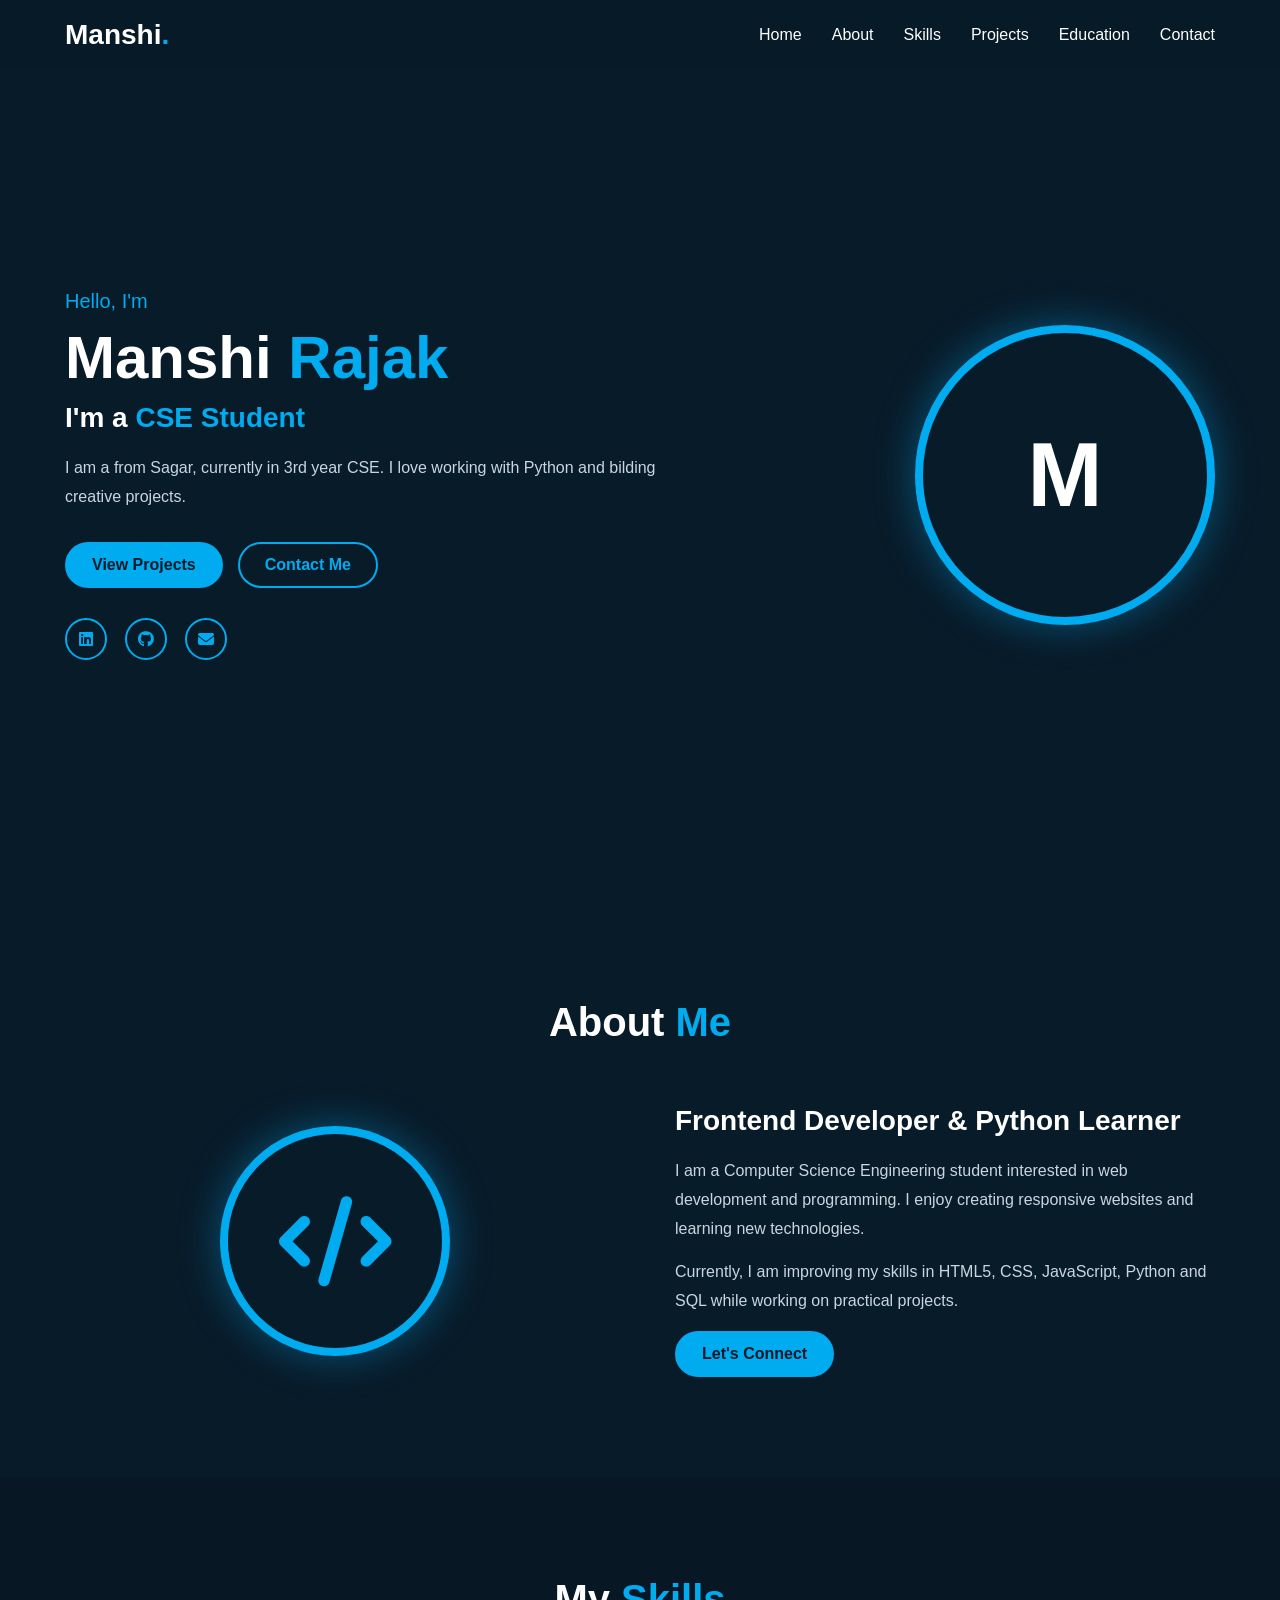
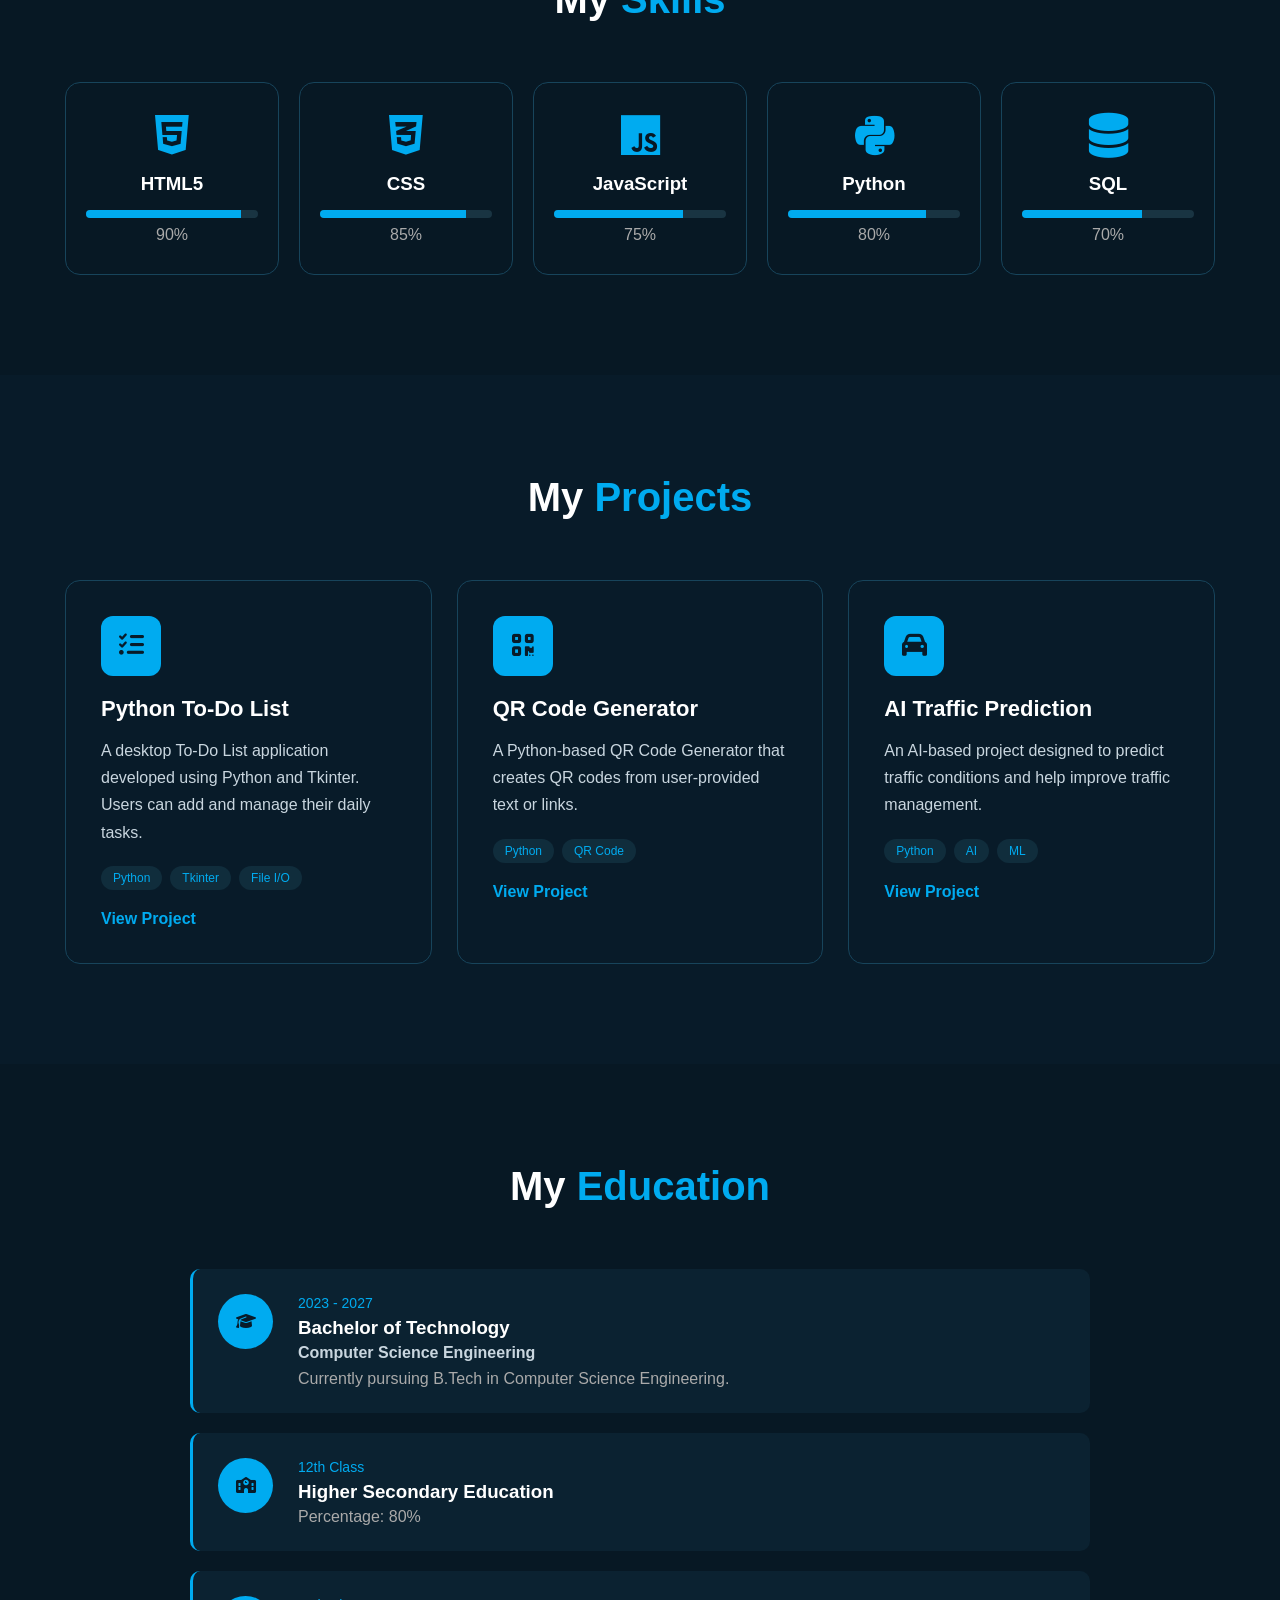
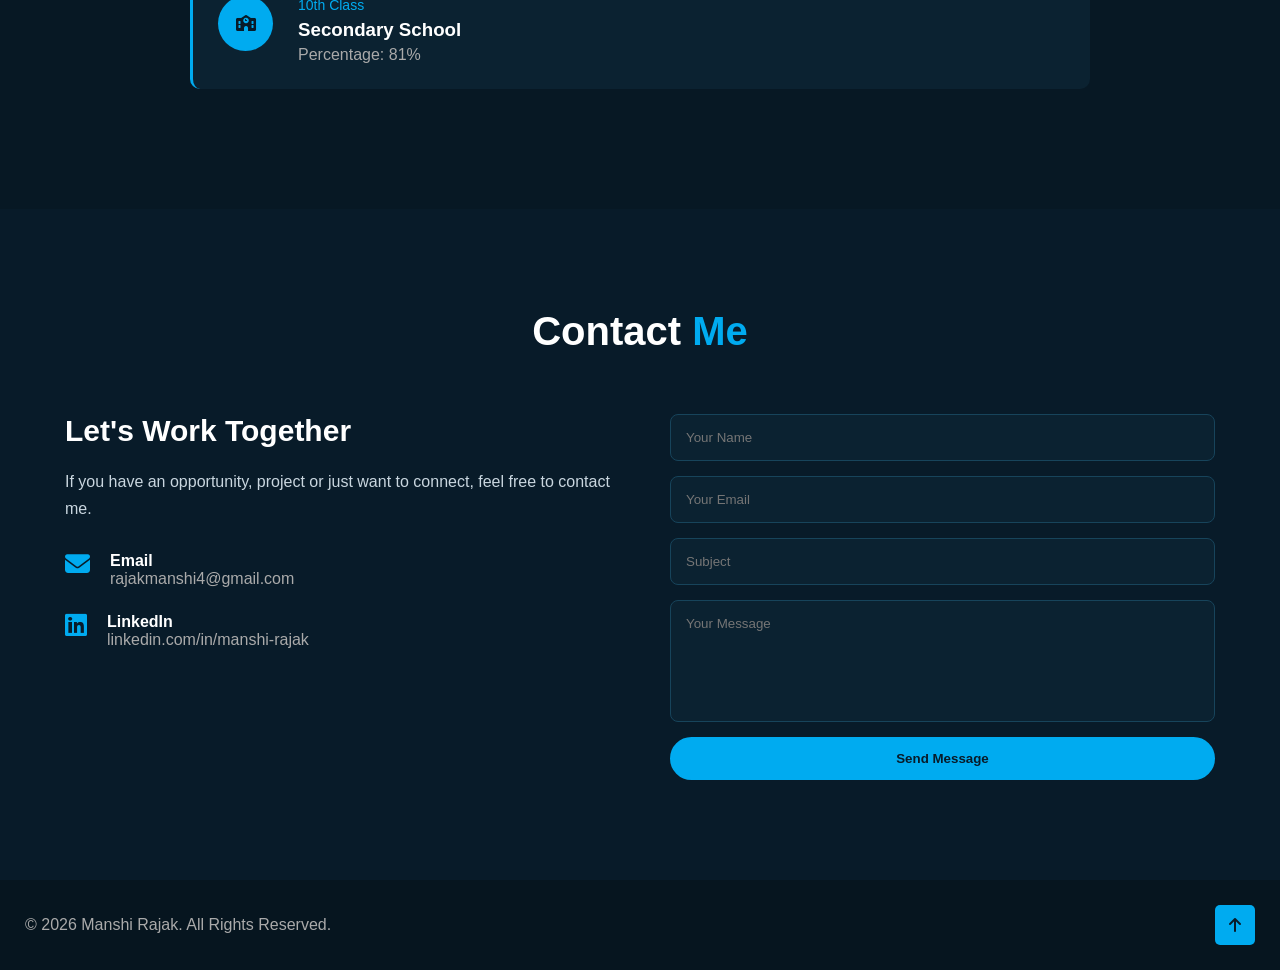
==== commit 6dcbcc94: "Update personal introduction in index.html Corrected spelling and improved sentence structure in the" ====
--- a/index.html
+++ b/index.html
@@ -47,8 +47,8 @@
             <h2>I'm a <span id="typing"></span></h2>
 
             <p>
-                CSE student passionate about Web Development,
-                Python and building creative projects.
+                I am a from Sagar, currently in 3rd year CSE.
+                I love working with Python and bilding creative projects.
             </p>
 
             <div class="hero-buttons">
@@ -73,7 +73,7 @@
 
         <div class="hero-image">
             <div class="profile-circle">
-                <i class="fas fa-user"></i>
+                <h1 style="font-size: 90px; color: white; font-weight: bold; ">M</h1>
             </div>
         </div>
 
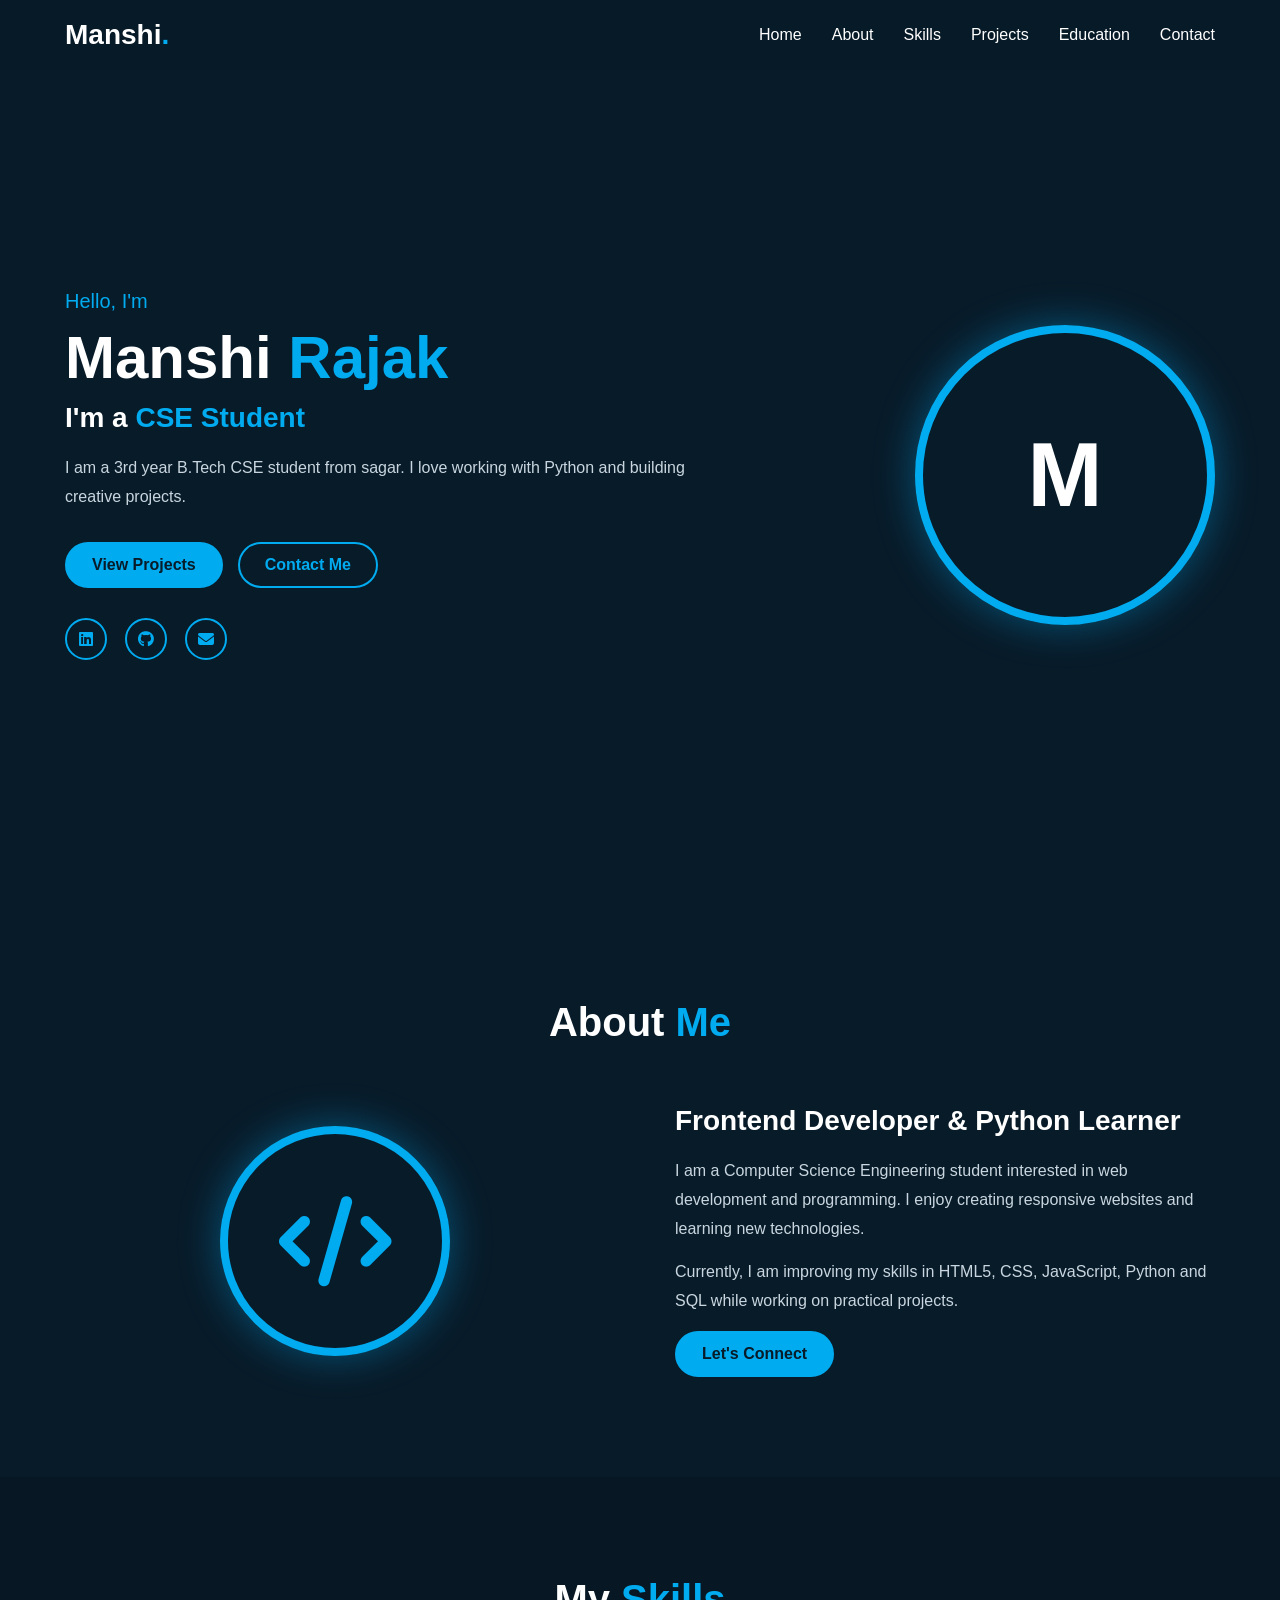
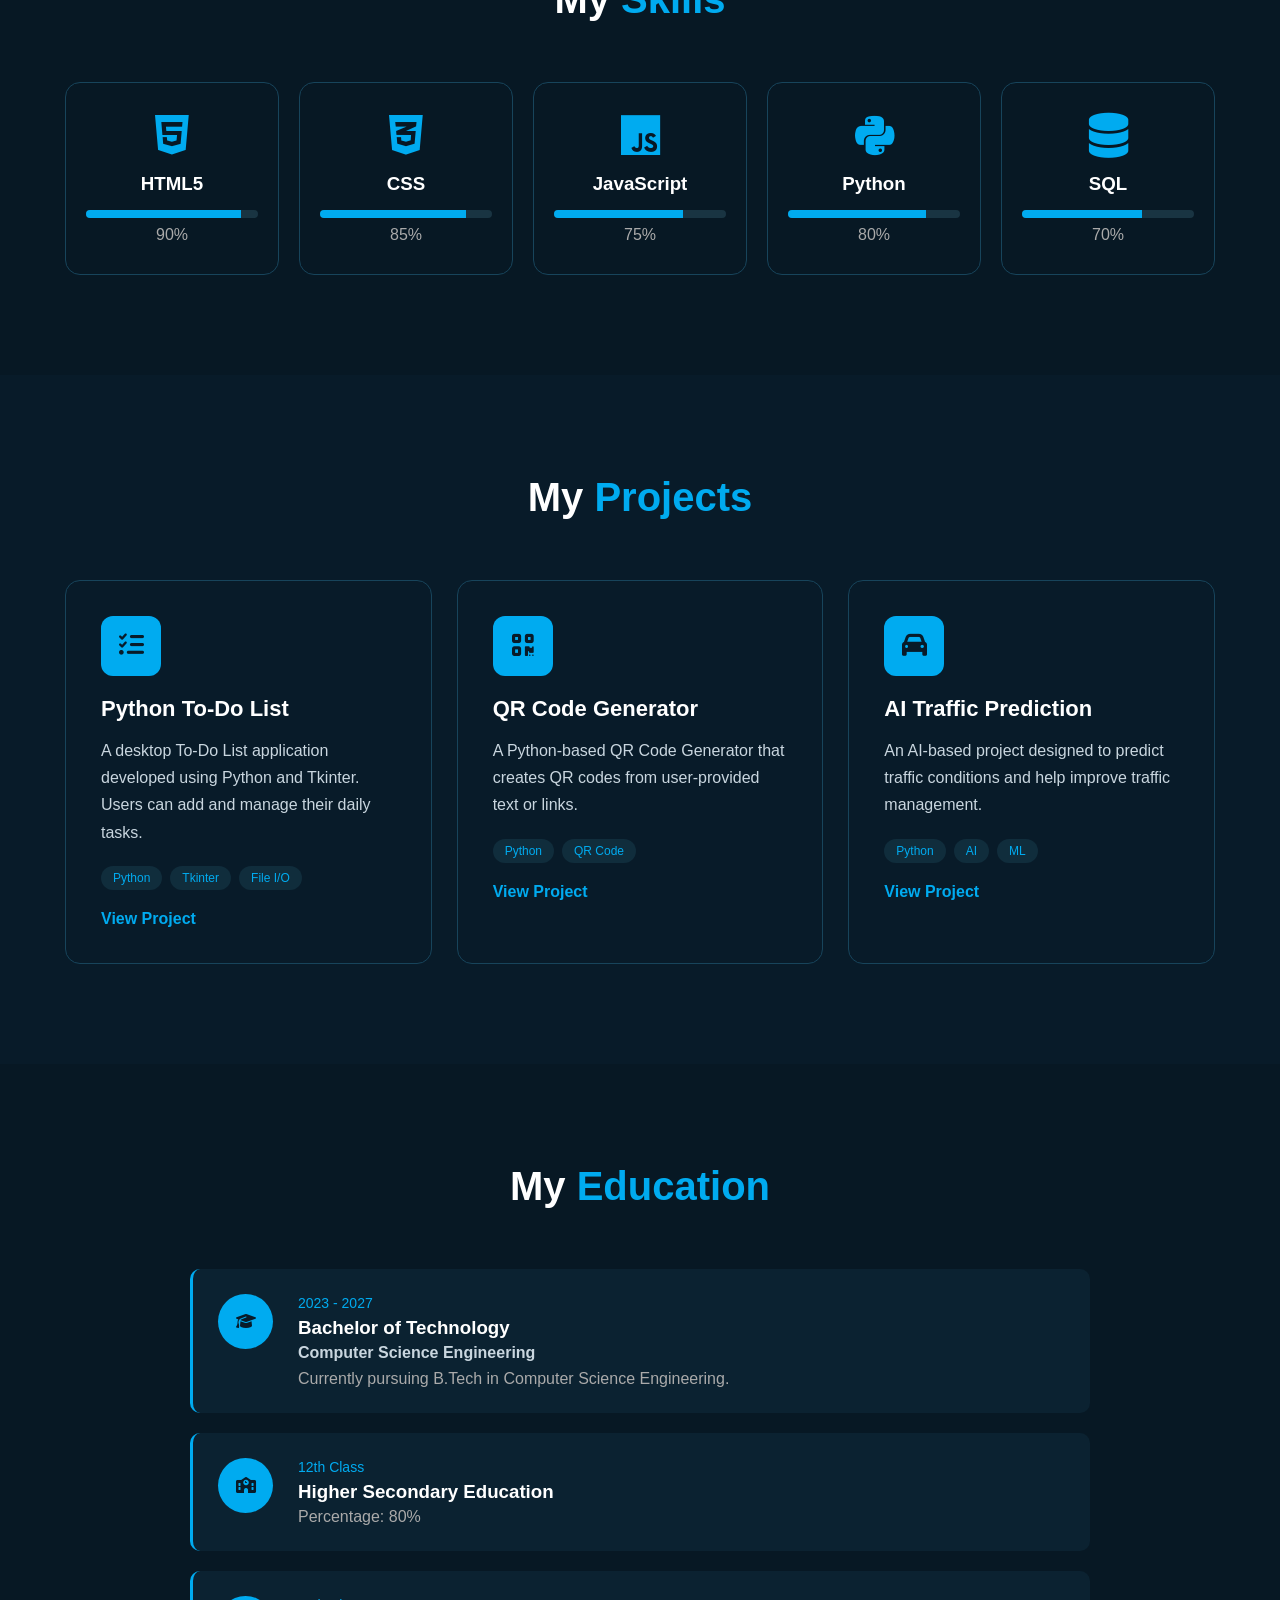
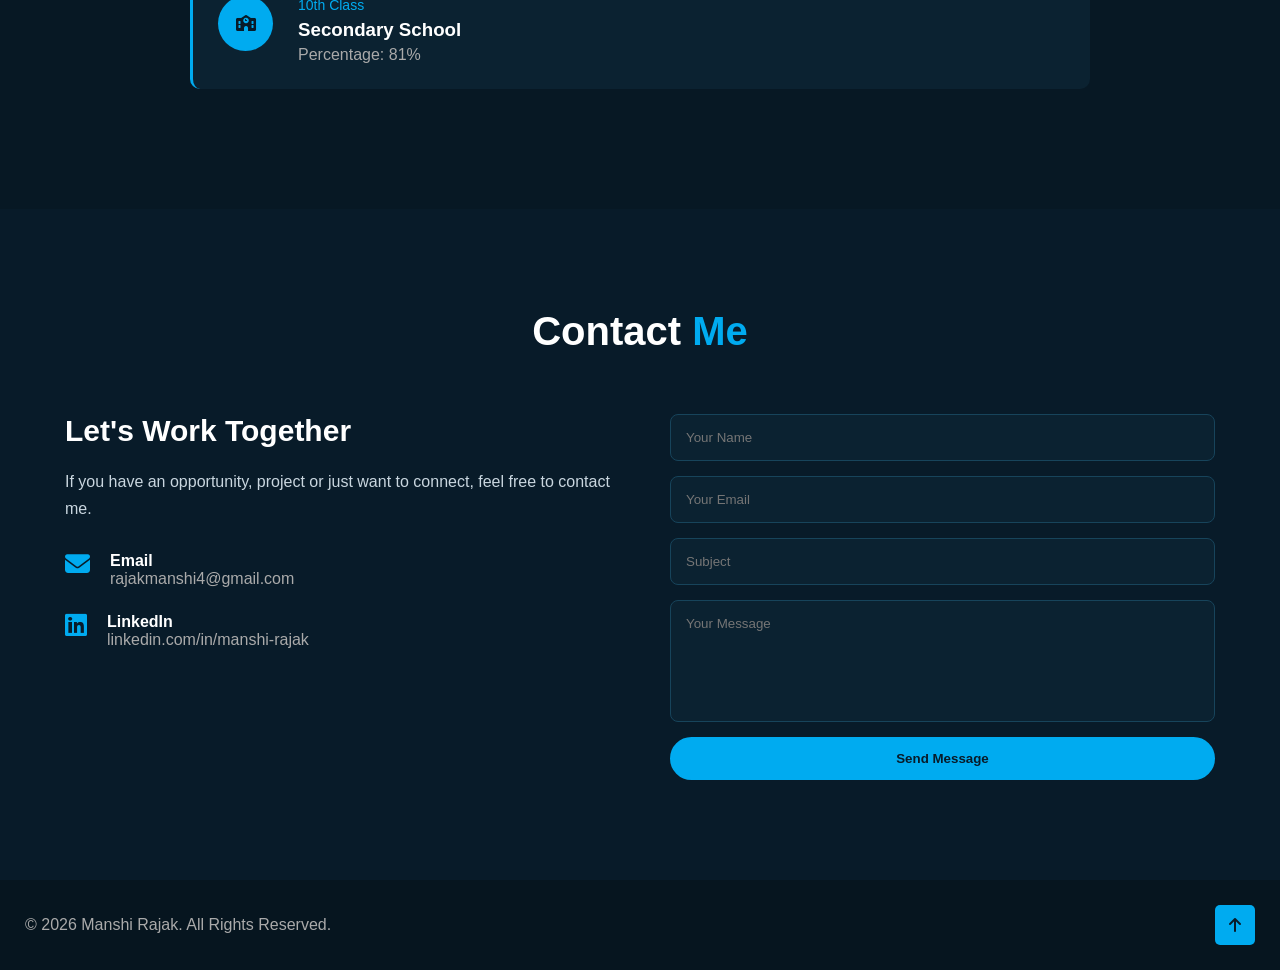
==== commit af4fedf9: "Update personal introduction in index.html" ====
--- a/index.html
+++ b/index.html
@@ -47,8 +47,8 @@
             <h2>I'm a <span id="typing"></span></h2>
 
             <p>
-                I am a from Sagar, currently in 3rd year CSE.
-                I love working with Python and bilding creative projects.
+                I am a 3rd year B.Tech CSE student from sagar.
+                I love working with Python and building creative projects.
             </p>
 
             <div class="hero-buttons">
@@ -203,7 +203,7 @@
                     <span>File I/O</span>
                 </div>
 
-                <a href="#" class="project-btn">View Project</a>
+                <a href="https://manshi39084.github.io/my-codes/ToDo-App/" target="_blank" class="project-btn">View Project</a>
 
             </div>
 
@@ -227,7 +227,7 @@
                     <span>QR Code</span>
                 </div>
 
-                <a href="#" class="project-btn">View Project</a>
+                <a href="https://github.com/manshi39084/my-codes/blob/main/qr.py" target="_blank"  class="project-btn">View Project</a>
 
             </div>
 
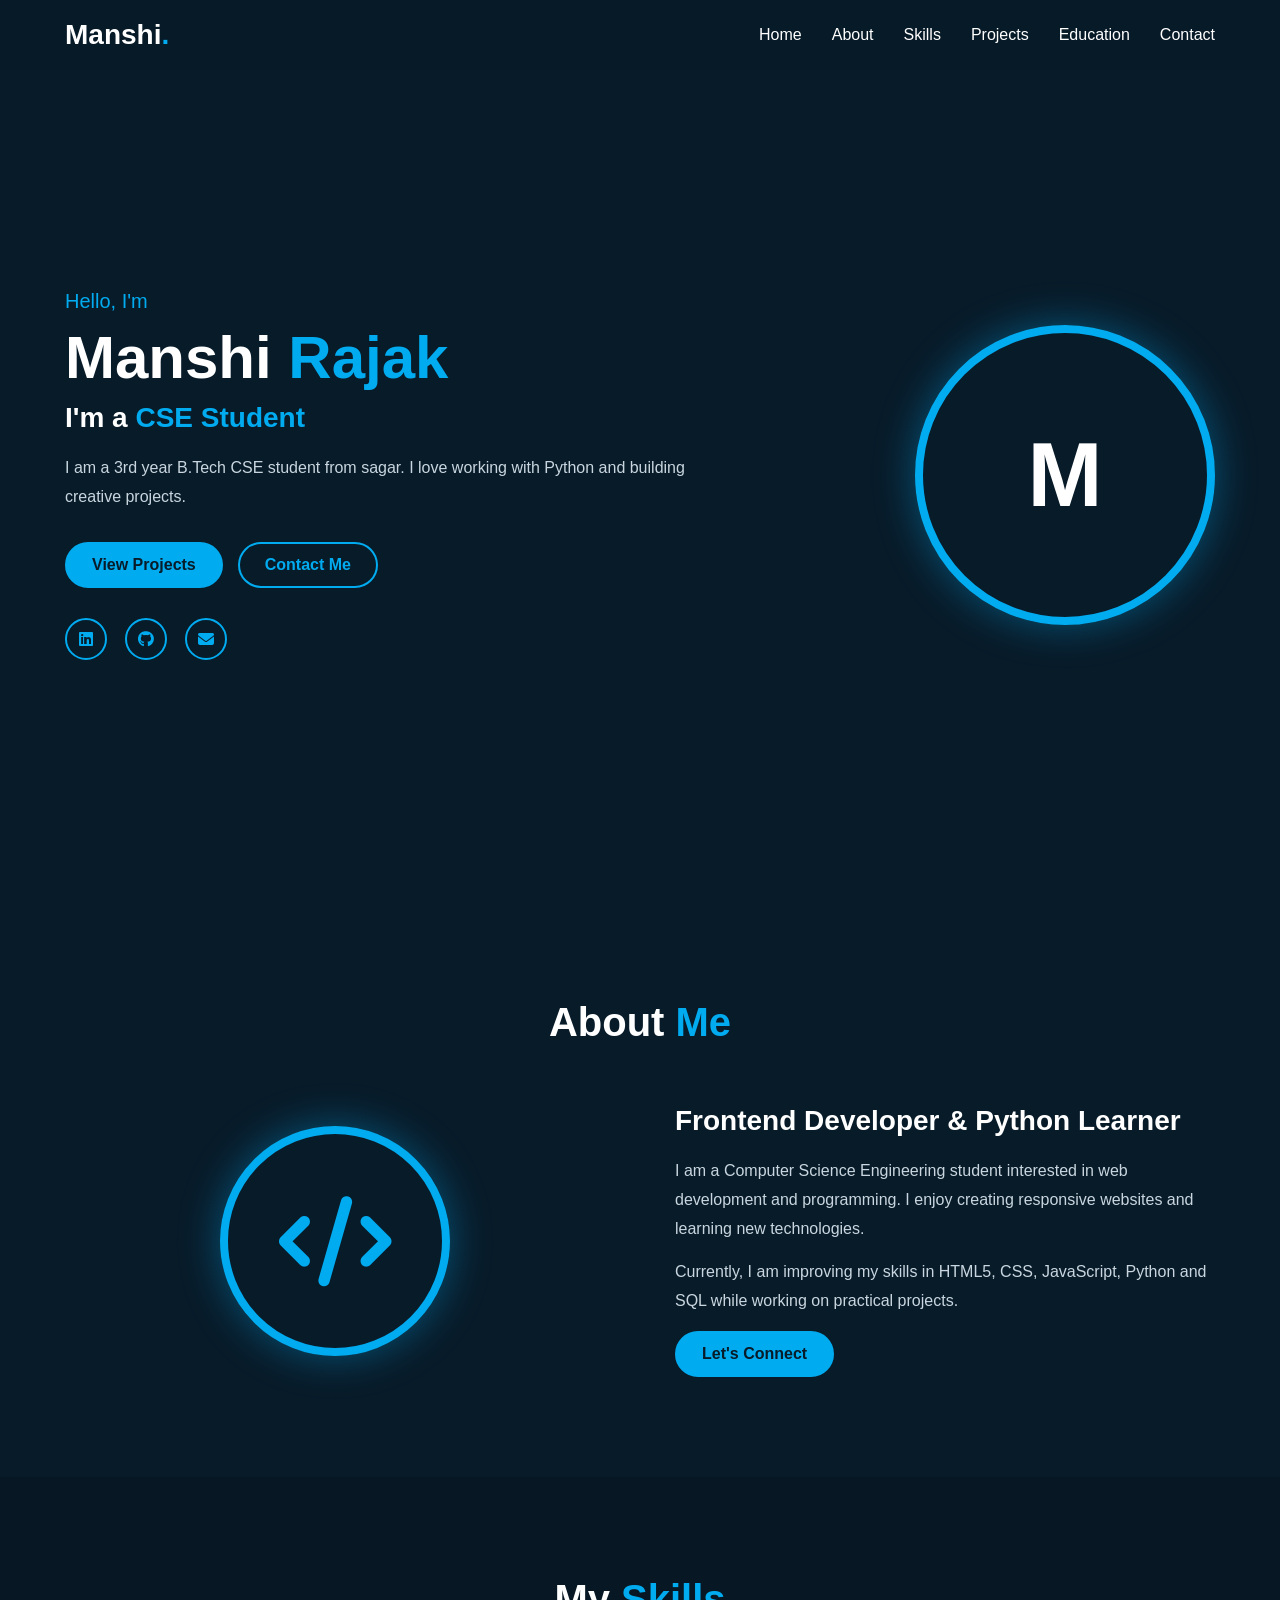
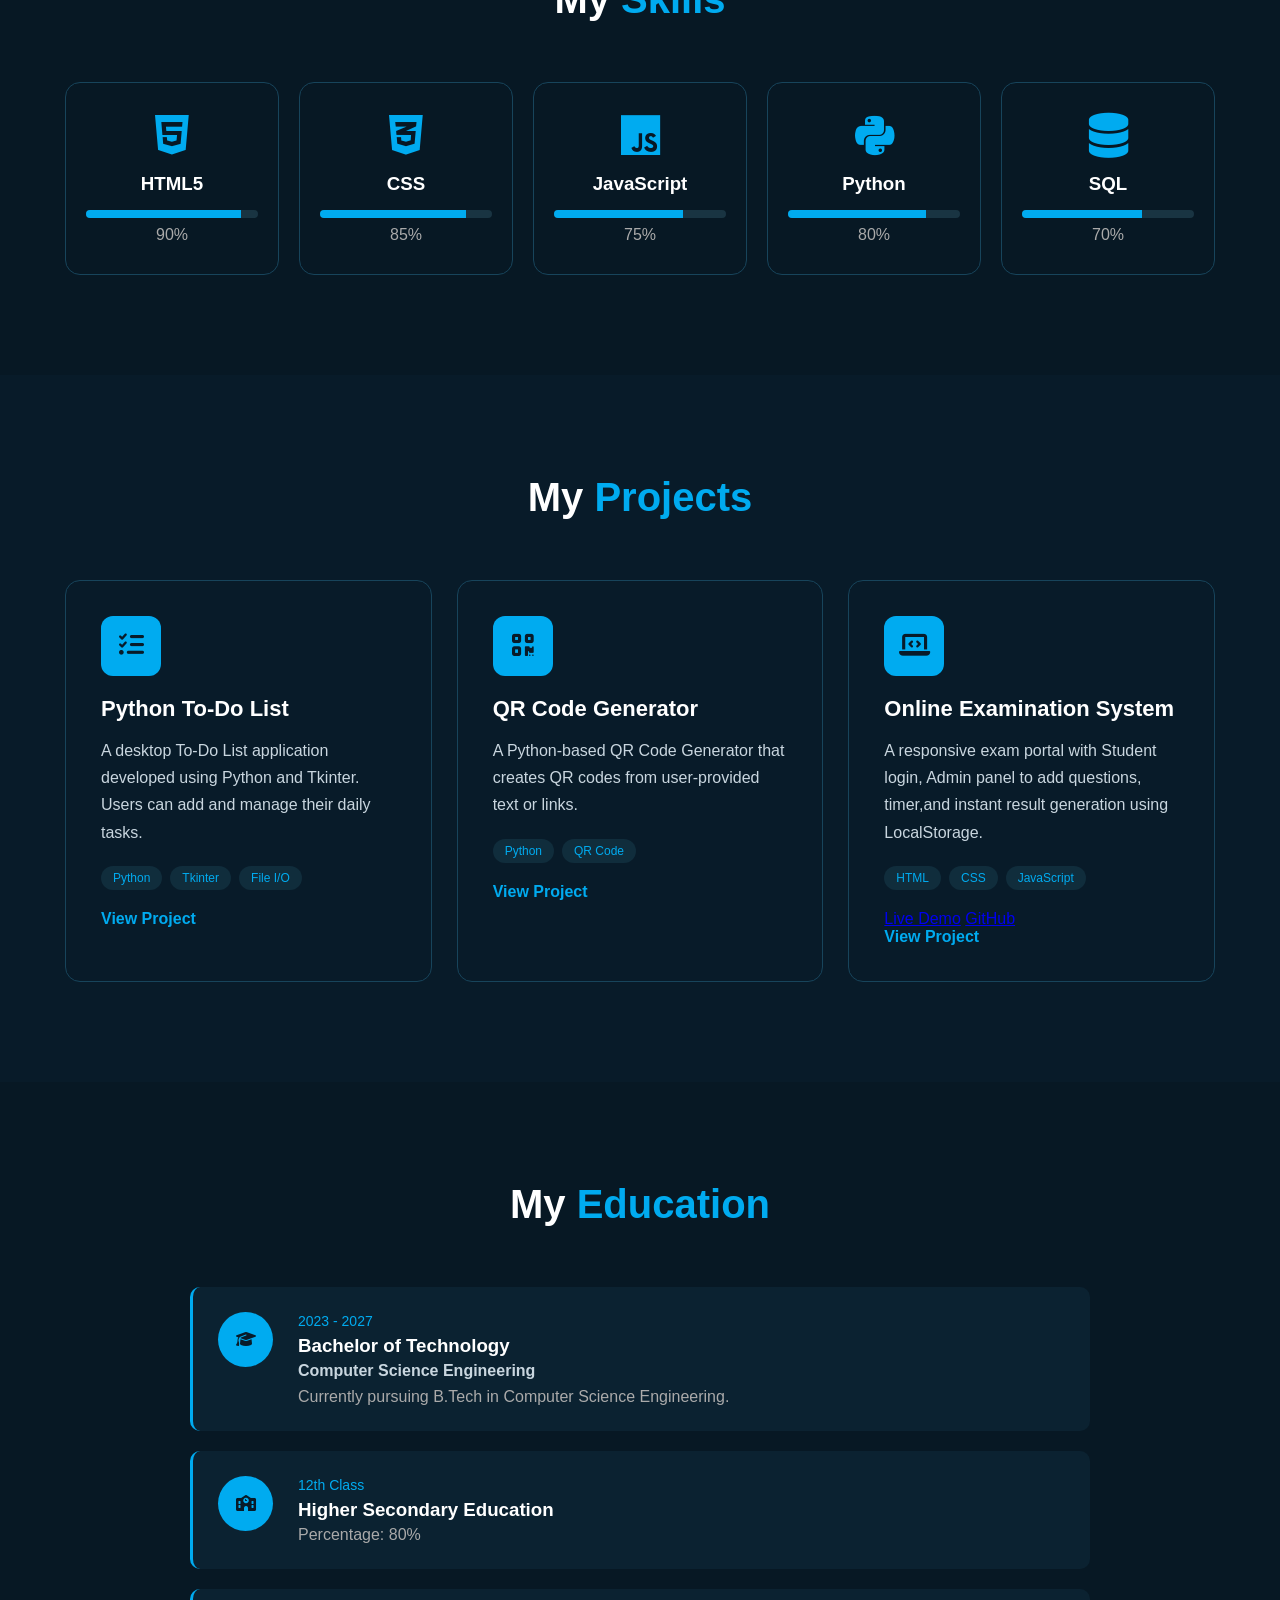
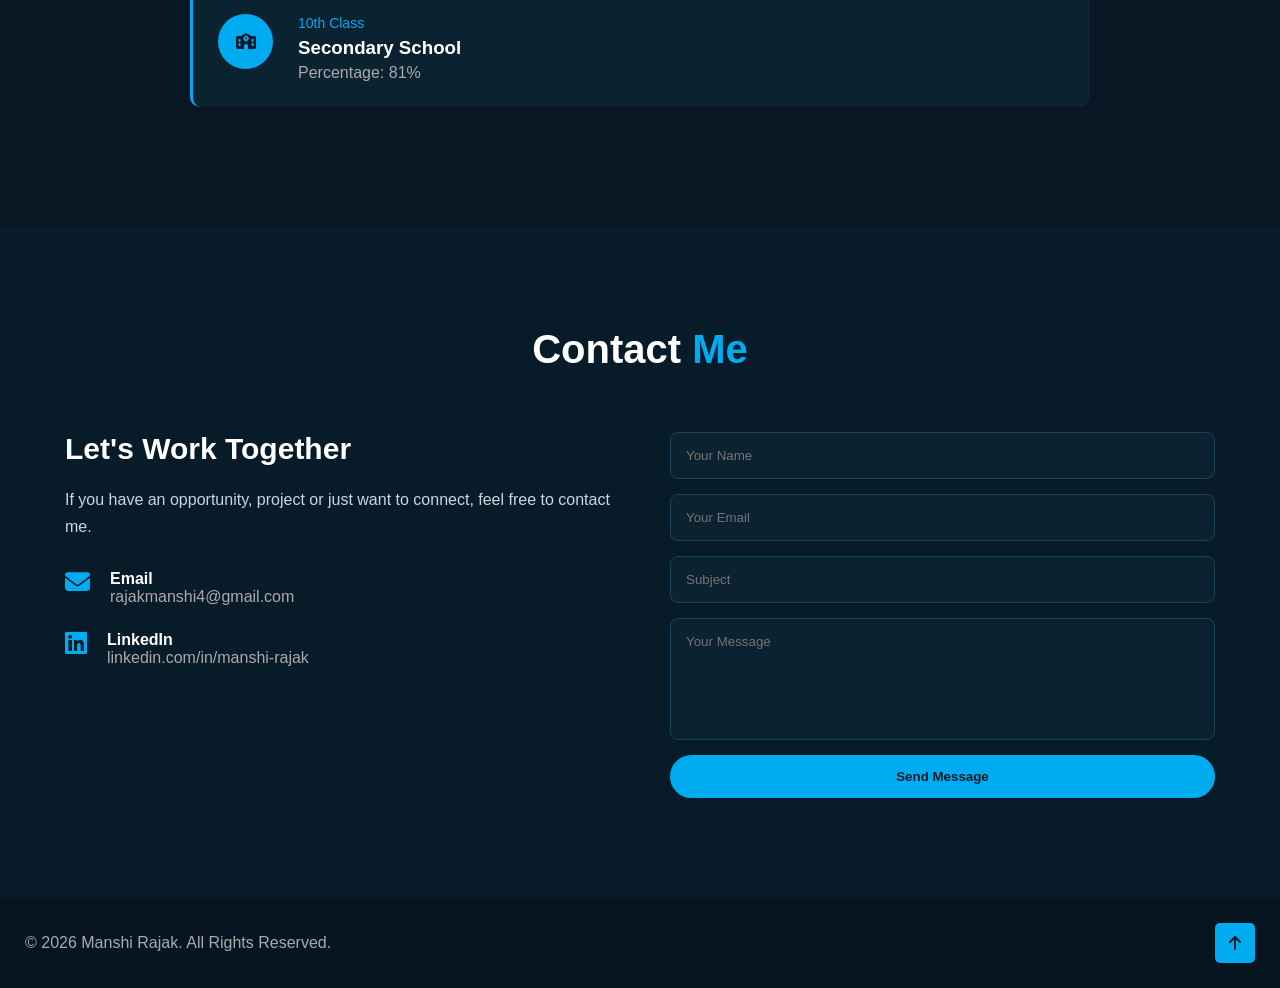
==== commit 4232d5b0: "Replace AI Traffic Prediction project with Online Exam System Updated project details for the Online" ====
--- a/index.html
+++ b/index.html
@@ -236,20 +236,26 @@
             <div class="project-card">
 
                 <div class="project-icon">
-                    <i class="fas fa-car"></i>
-                </div>
-
-                <h3>AI Traffic Prediction</h3>
-
-                <p>
-                    An AI-based project designed to predict traffic
-                    conditions and help improve traffic management.
+                    <i class="fas fa-laptop-code"></i>
+                </div>
+
+                <h3>Online Examination System</h3>
+
+                <p>
+                    A responsive exam portal with Student login,
+                    Admin panel to add questions, timer,and instant
+                    result generation using LocalStorage.
                 </p>
 
                 <div class="project-tech">
-                    <span>Python</span>
-                    <span>AI</span>
-                    <span>ML</span>
+                    <span>HTML</span>
+                    <span>CSS</span>
+                    <span>JavaScript</span>
+                </div>
+                <div class="project-links">
+                    <a href="Online-Exam-System/" target="_blank">Live Demo</a>
+                    <a href="https://github.com/Manshi39084/my-codes/tree/main/Online-Exam-System" target="blank_">GitHub</a>
+                    
                 </div>
 
                 <a href="#" class="project-btn">View Project</a>
